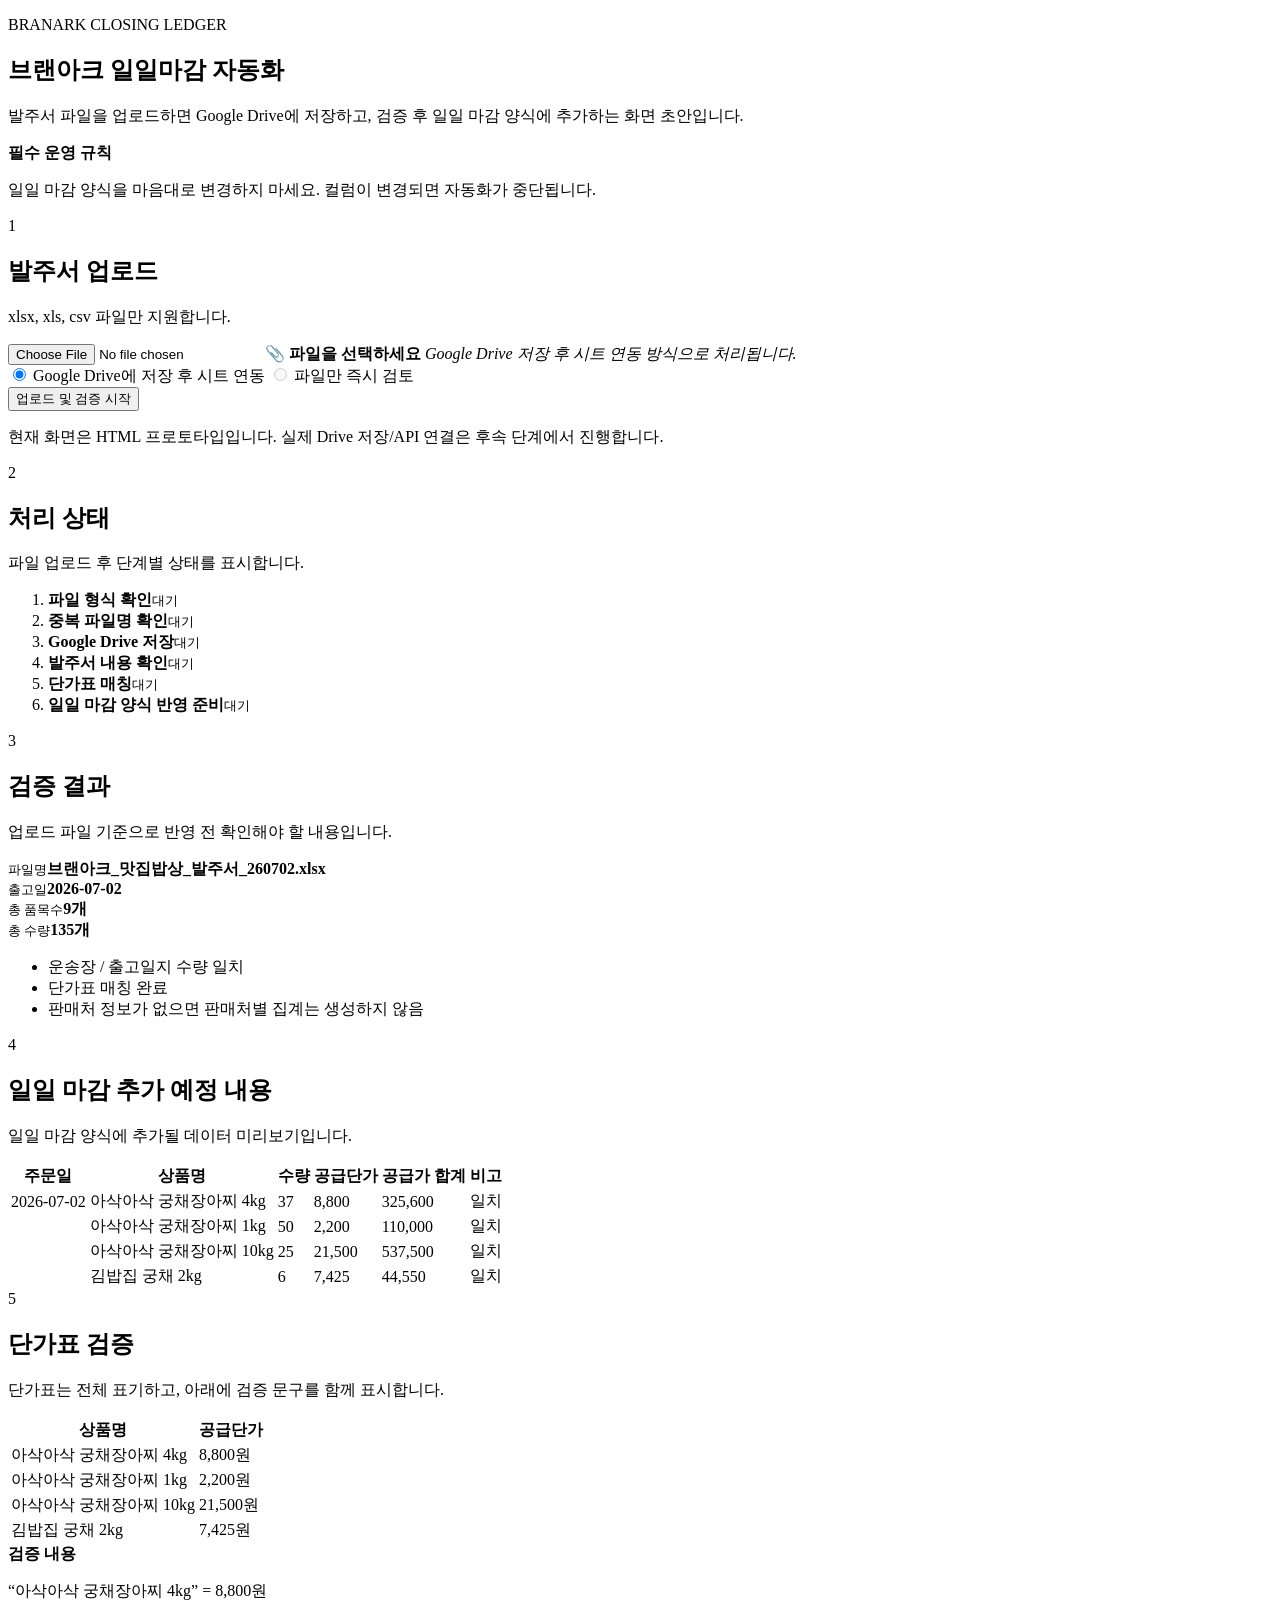
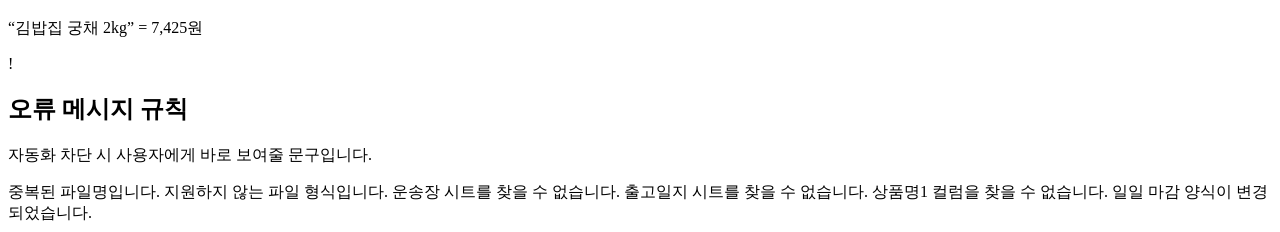
==== web/closing-ledger/index.html @ 6e129095 "feat: add closing ledger upload html prototype" ====
<!doctype html>
<html lang="ko">
<head>
  <meta charset="utf-8" />
  <meta name="viewport" content="width=device-width, initial-scale=1" />
  <title>브랜아크 일일마감 자동화</title>
  <link rel="stylesheet" href="./styles.css" />
</head>
<body>
  <main class="page-shell">
    <section class="hero-card">
      <p class="eyebrow">BRANARK CLOSING LEDGER</p>
      <h1>브랜아크 일일마감 자동화</h1>
      <p class="hero-copy">발주서 파일을 업로드하면 Google Drive에 저장하고, 검증 후 일일 마감 양식에 추가하는 화면 초안입니다.</p>
    </section>

    <section class="notice-card">
      <strong>필수 운영 규칙</strong>
      <p>일일 마감 양식을 마음대로 변경하지 마세요. 컬럼이 변경되면 자동화가 중단됩니다.</p>
    </section>

    <section class="card upload-card">
      <div class="section-title">
        <span>1</span>
        <div>
          <h2>발주서 업로드</h2>
          <p>xlsx, xls, csv 파일만 지원합니다.</p>
        </div>
      </div>

      <label class="upload-box" for="orderFile">
        <input id="orderFile" type="file" accept=".xlsx,.xls,.csv" />
        <span class="upload-icon">📎</span>
        <strong id="fileName">파일을 선택하세요</strong>
        <em>Google Drive 저장 후 시트 연동 방식으로 처리됩니다.</em>
      </label>

      <div class="mode-box">
        <label><input type="radio" name="mode" checked /> Google Drive에 저장 후 시트 연동</label>
        <label class="disabled"><input type="radio" name="mode" disabled /> 파일만 즉시 검토</label>
      </div>

      <button id="validateButton" class="primary-button" type="button">업로드 및 검증 시작</button>
      <p id="uploadMessage" class="helper-text">현재 화면은 HTML 프로토타입입니다. 실제 Drive 저장/API 연결은 후속 단계에서 진행합니다.</p>
    </section>

    <section class="card">
      <div class="section-title">
        <span>2</span>
        <div>
          <h2>처리 상태</h2>
          <p>파일 업로드 후 단계별 상태를 표시합니다.</p>
        </div>
      </div>

      <ol class="status-list" id="statusList">
        <li data-state="waiting"><b>파일 형식 확인</b><small>대기</small></li>
        <li data-state="waiting"><b>중복 파일명 확인</b><small>대기</small></li>
        <li data-state="waiting"><b>Google Drive 저장</b><small>대기</small></li>
        <li data-state="waiting"><b>발주서 내용 확인</b><small>대기</small></li>
        <li data-state="waiting"><b>단가표 매칭</b><small>대기</small></li>
        <li data-state="waiting"><b>일일 마감 양식 반영 준비</b><small>대기</small></li>
      </ol>
    </section>

    <section class="card result-card">
      <div class="section-title">
        <span>3</span>
        <div>
          <h2>검증 결과</h2>
          <p>업로드 파일 기준으로 반영 전 확인해야 할 내용입니다.</p>
        </div>
      </div>

      <div class="summary-grid">
        <div><small>파일명</small><strong id="resultFileName">브랜아크_맛집밥상_발주서_260702.xlsx</strong></div>
        <div><small>출고일</small><strong>2026-07-02</strong></div>
        <div><small>총 품목수</small><strong>9개</strong></div>
        <div><small>총 수량</small><strong>135개</strong></div>
      </div>

      <ul class="check-list">
        <li class="success">운송장 / 출고일지 수량 일치</li>
        <li class="success">단가표 매칭 완료</li>
        <li class="warning">판매처 정보가 없으면 판매처별 집계는 생성하지 않음</li>
      </ul>
    </section>

    <section class="card table-card">
      <div class="section-title">
        <span>4</span>
        <div>
          <h2>일일 마감 추가 예정 내용</h2>
          <p>일일 마감 양식에 추가될 데이터 미리보기입니다.</p>
        </div>
      </div>

      <div class="table-wrap">
        <table>
          <thead>
            <tr>
              <th>주문일</th>
              <th>상품명</th>
              <th>수량</th>
              <th>공급단가</th>
              <th>공급가 합계</th>
              <th>비고</th>
            </tr>
          </thead>
          <tbody>
            <tr><td>2026-07-02</td><td>아삭아삭 궁채장아찌 4kg</td><td>37</td><td>8,800</td><td>325,600</td><td>일치</td></tr>
            <tr><td></td><td>아삭아삭 궁채장아찌 1kg</td><td>50</td><td>2,200</td><td>110,000</td><td>일치</td></tr>
            <tr><td></td><td>아삭아삭 궁채장아찌 10kg</td><td>25</td><td>21,500</td><td>537,500</td><td>일치</td></tr>
            <tr><td></td><td>김밥집 궁채 2kg</td><td>6</td><td>7,425</td><td>44,550</td><td>일치</td></tr>
          </tbody>
        </table>
      </div>
    </section>

    <section class="card table-card">
      <div class="section-title">
        <span>5</span>
        <div>
          <h2>단가표 검증</h2>
          <p>단가표는 전체 표기하고, 아래에 검증 문구를 함께 표시합니다.</p>
        </div>
      </div>

      <div class="table-wrap compact">
        <table>
          <thead>
            <tr><th>상품명</th><th>공급단가</th></tr>
          </thead>
          <tbody>
            <tr><td>아삭아삭 궁채장아찌 4kg</td><td>8,800원</td></tr>
            <tr><td>아삭아삭 궁채장아찌 1kg</td><td>2,200원</td></tr>
            <tr><td>아삭아삭 궁채장아찌 10kg</td><td>21,500원</td></tr>
            <tr><td>김밥집 궁채 2kg</td><td>7,425원</td></tr>
          </tbody>
        </table>
      </div>

      <div class="rule-box">
        <strong>검증 내용</strong>
        <p>“아삭아삭 궁채장아찌 4kg” = 8,800원</p>
        <p>“김밥집 궁채 2kg” = 7,425원</p>
      </div>
    </section>

    <section class="card error-card">
      <div class="section-title">
        <span>!</span>
        <div>
          <h2>오류 메시지 규칙</h2>
          <p>자동화 차단 시 사용자에게 바로 보여줄 문구입니다.</p>
        </div>
      </div>
      <div class="error-grid">
        <span>중복된 파일명입니다.</span>
        <span>지원하지 않는 파일 형식입니다.</span>
        <span>운송장 시트를 찾을 수 없습니다.</span>
        <span>출고일지 시트를 찾을 수 없습니다.</span>
        <span>상품명1 컬럼을 찾을 수 없습니다.</span>
        <span>일일 마감 양식이 변경되었습니다.</span>
      </div>
    </section>
  </main>

  <script src="./script.js"></script>
</body>
</html>
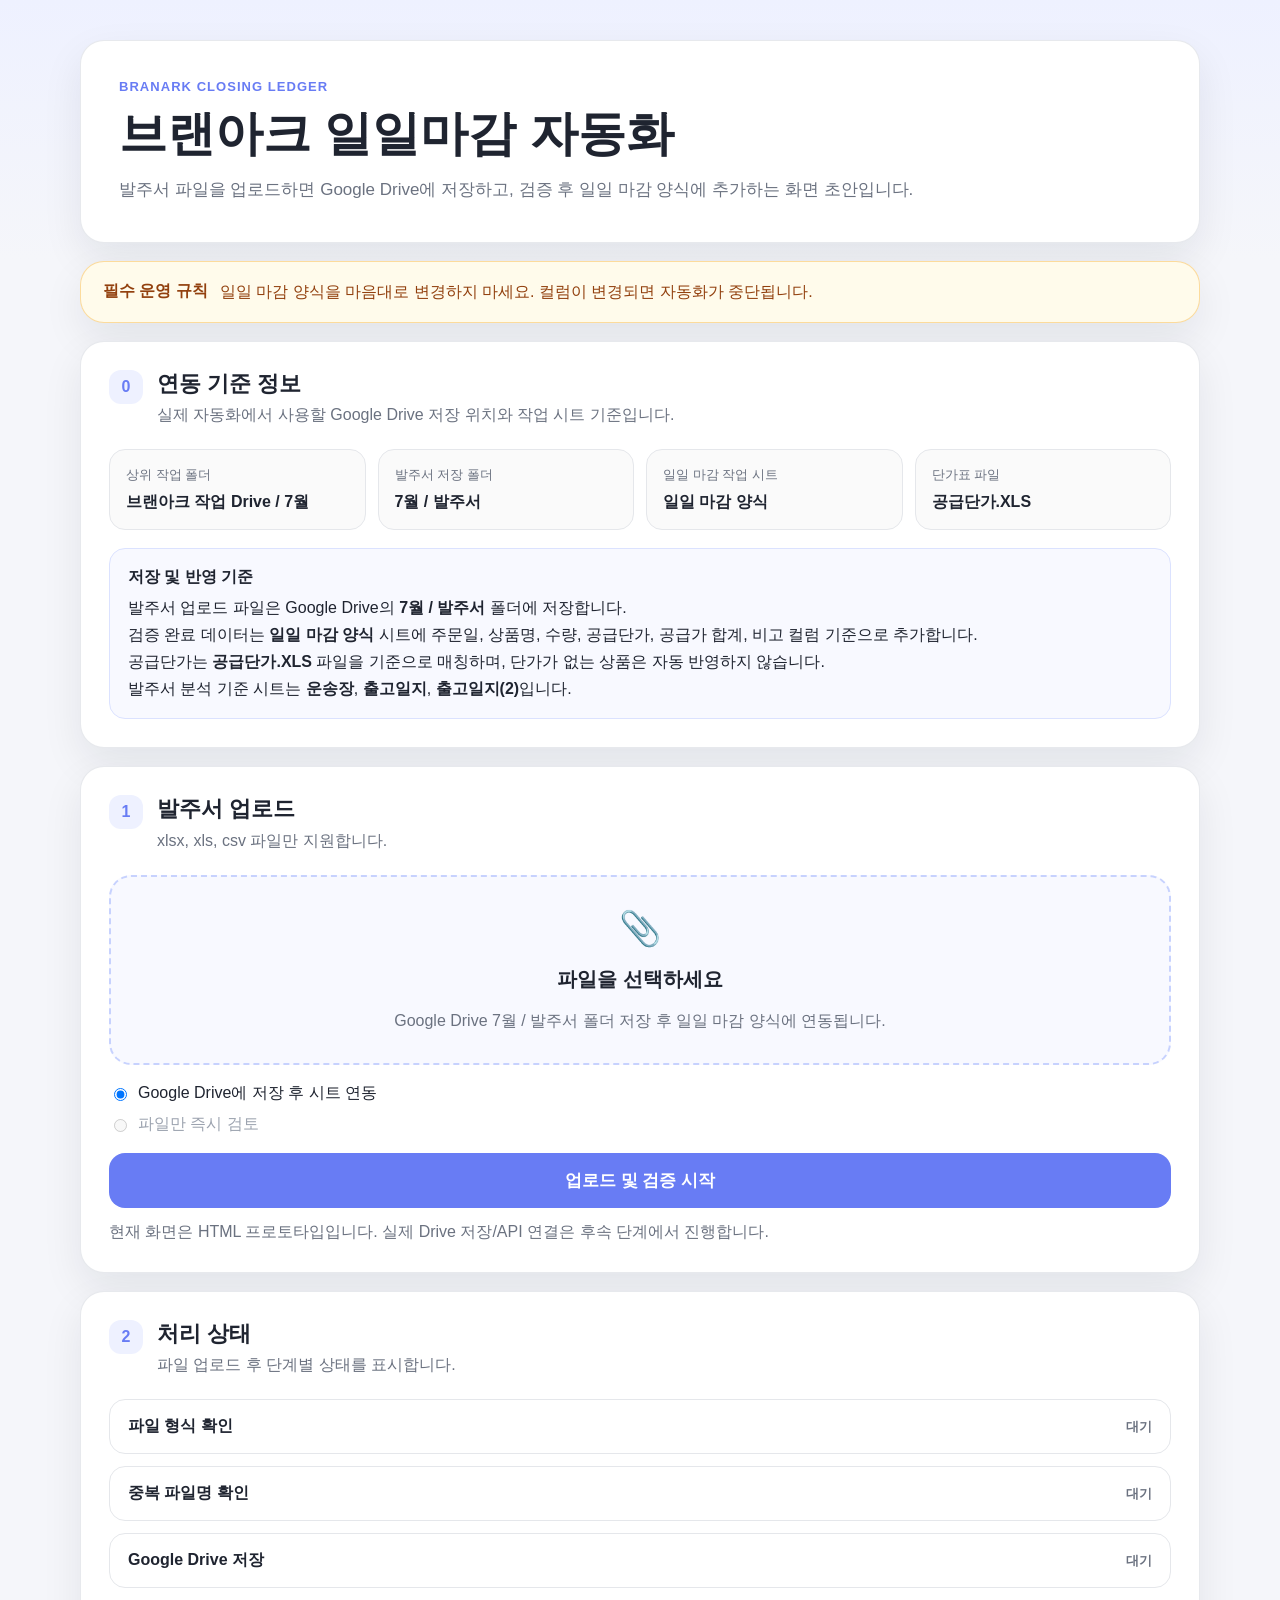
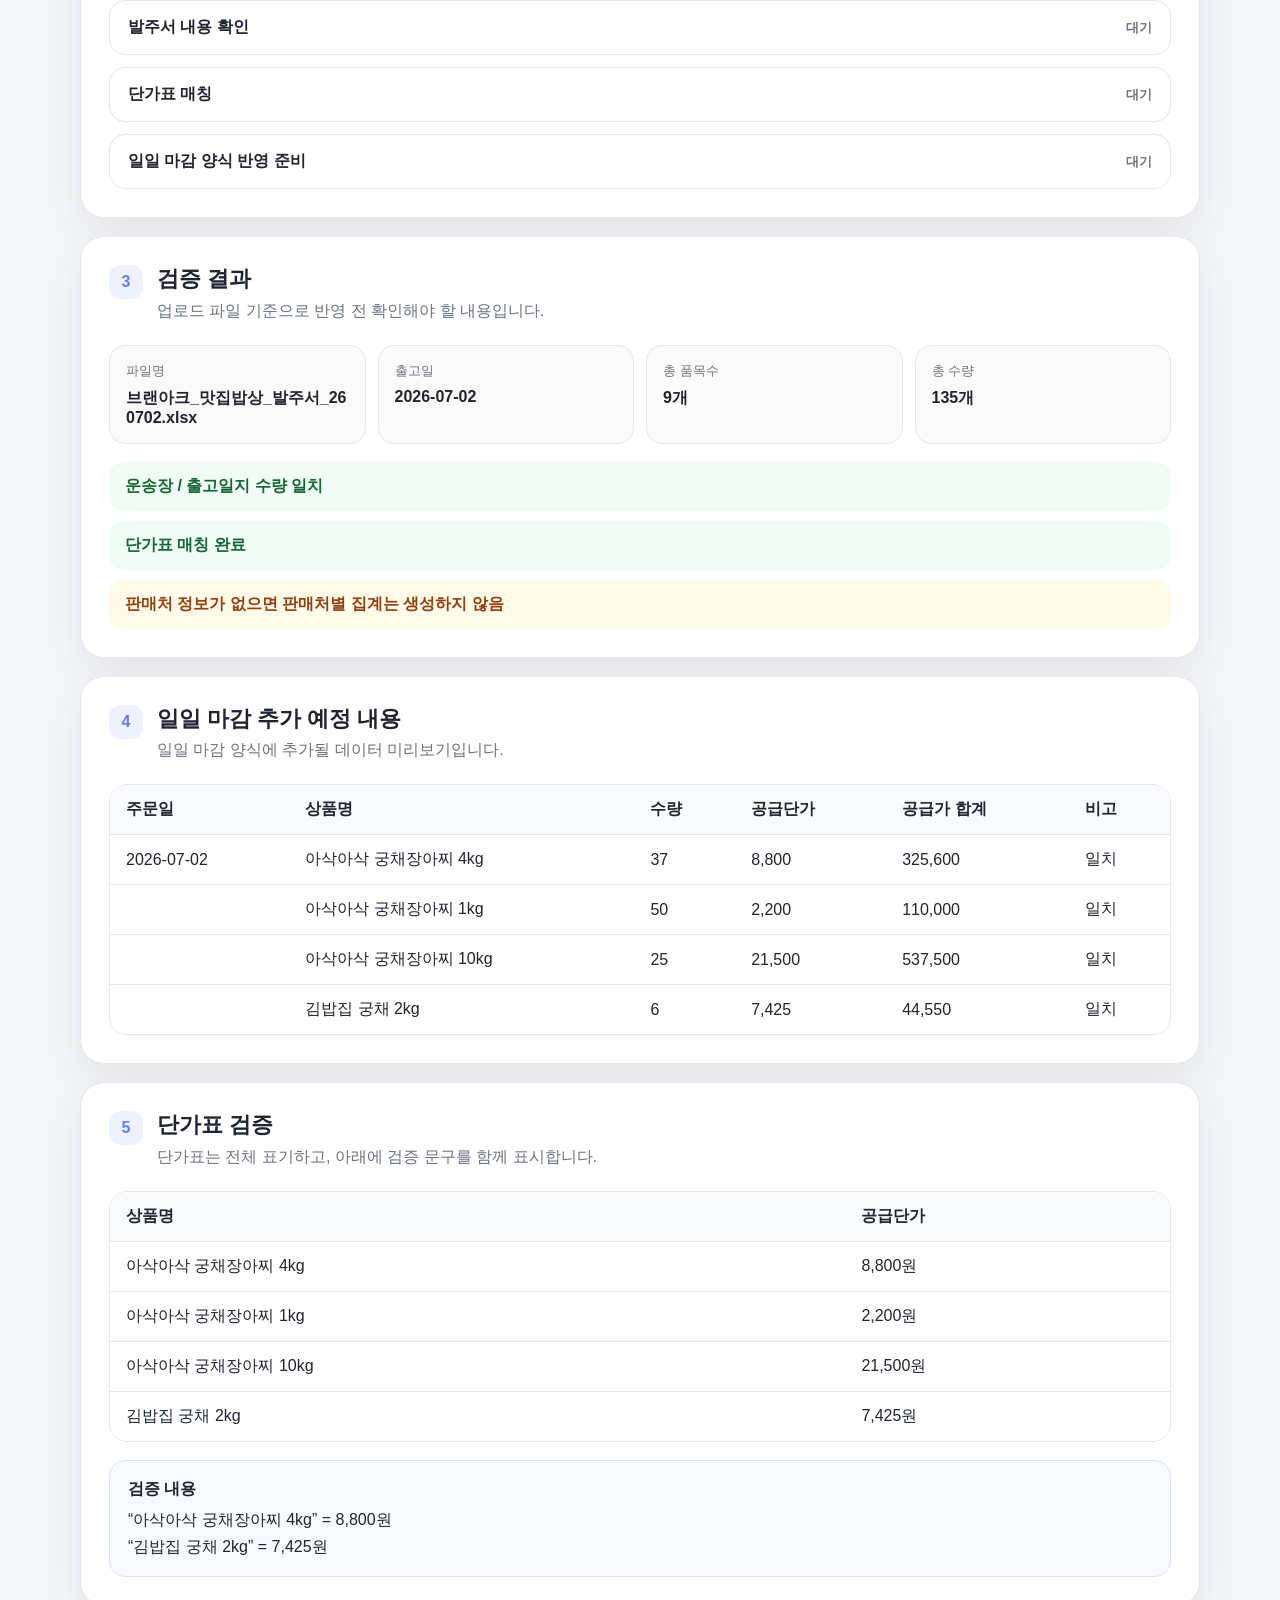
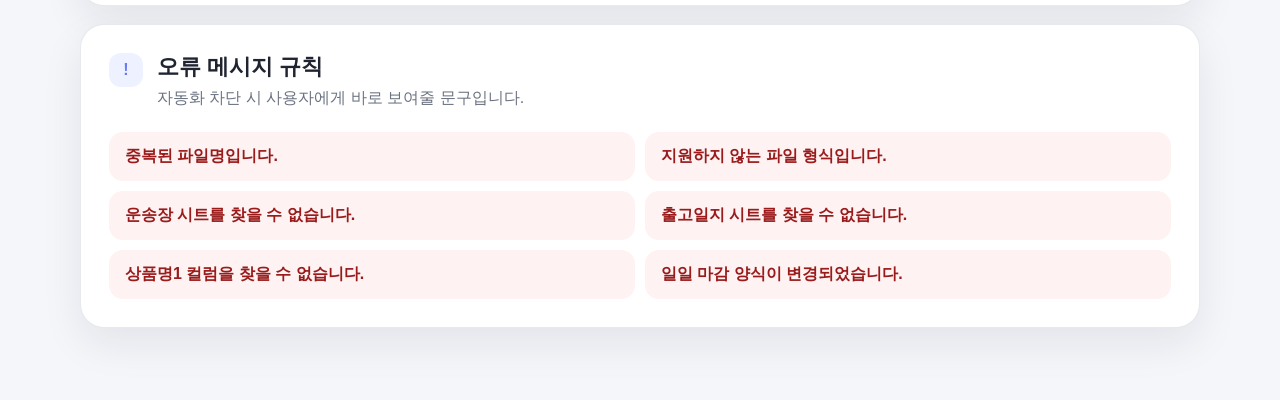
==== commit 8f5d2e17: "docs: show Drive and sheet targets in closing ledger HTML" ====
--- a/web/closing-ledger/index.html
+++ b/web/closing-ledger/index.html
@@ -19,6 +19,31 @@
       <p>일일 마감 양식을 마음대로 변경하지 마세요. 컬럼이 변경되면 자동화가 중단됩니다.</p>
     </section>
 
+    <section class="card result-card">
+      <div class="section-title">
+        <span>0</span>
+        <div>
+          <h2>연동 기준 정보</h2>
+          <p>실제 자동화에서 사용할 Google Drive 저장 위치와 작업 시트 기준입니다.</p>
+        </div>
+      </div>
+
+      <div class="summary-grid">
+        <div><small>상위 작업 폴더</small><strong>브랜아크 작업 Drive / 7월</strong></div>
+        <div><small>발주서 저장 폴더</small><strong>7월 / 발주서</strong></div>
+        <div><small>일일 마감 작업 시트</small><strong>일일 마감 양식</strong></div>
+        <div><small>단가표 파일</small><strong>공급단가.XLS</strong></div>
+      </div>
+
+      <div class="rule-box">
+        <strong>저장 및 반영 기준</strong>
+        <p>발주서 업로드 파일은 Google Drive의 <b>7월 / 발주서</b> 폴더에 저장합니다.</p>
+        <p>검증 완료 데이터는 <b>일일 마감 양식</b> 시트에 주문일, 상품명, 수량, 공급단가, 공급가 합계, 비고 컬럼 기준으로 추가합니다.</p>
+        <p>공급단가는 <b>공급단가.XLS</b> 파일을 기준으로 매칭하며, 단가가 없는 상품은 자동 반영하지 않습니다.</p>
+        <p>발주서 분석 기준 시트는 <b>운송장</b>, <b>출고일지</b>, <b>출고일지(2)</b>입니다.</p>
+      </div>
+    </section>
+
     <section class="card upload-card">
       <div class="section-title">
         <span>1</span>
@@ -32,7 +57,7 @@
         <input id="orderFile" type="file" accept=".xlsx,.xls,.csv" />
         <span class="upload-icon">📎</span>
         <strong id="fileName">파일을 선택하세요</strong>
-        <em>Google Drive 저장 후 시트 연동 방식으로 처리됩니다.</em>
+        <em>Google Drive 7월 / 발주서 폴더 저장 후 일일 마감 양식에 연동됩니다.</em>
       </label>
 
       <div class="mode-box">
--- a/web/closing-ledger/styles.css
+++ b/web/closing-ledger/styles.css
@@ -0,0 +1,370 @@
+:root {
+  --bg: #f5f6fa;
+  --card: #ffffff;
+  --text: #1f2430;
+  --muted: #6b7280;
+  --line: #e5e7eb;
+  --primary: #687cf4;
+  --primary-dark: #5266dc;
+  --warning: #f59e0b;
+  --success: #16a34a;
+  --danger: #ef4444;
+  --shadow: 0 16px 40px rgba(15, 23, 42, 0.08);
+}
+
+* {
+  box-sizing: border-box;
+}
+
+body {
+  margin: 0;
+  font-family: -apple-system, BlinkMacSystemFont, "Apple SD Gothic Neo", "Noto Sans KR", Arial, sans-serif;
+  color: var(--text);
+  background: linear-gradient(180deg, #eef1ff 0%, var(--bg) 260px);
+}
+
+.page-shell {
+  width: min(1120px, calc(100% - 32px));
+  margin: 0 auto;
+  padding: 40px 0 72px;
+}
+
+.hero-card,
+.card,
+.notice-card {
+  background: var(--card);
+  border: 1px solid rgba(229, 231, 235, 0.9);
+  border-radius: 24px;
+  box-shadow: var(--shadow);
+}
+
+.hero-card {
+  padding: 38px;
+  margin-bottom: 18px;
+}
+
+.eyebrow {
+  margin: 0 0 12px;
+  color: var(--primary);
+  font-weight: 800;
+  letter-spacing: 0.08em;
+  font-size: 13px;
+}
+
+h1,
+h2,
+p {
+  margin: 0;
+}
+
+h1 {
+  font-size: clamp(30px, 5vw, 48px);
+  line-height: 1.16;
+}
+
+.hero-copy {
+  margin-top: 14px;
+  color: var(--muted);
+  font-size: 17px;
+  line-height: 1.65;
+}
+
+.notice-card {
+  display: flex;
+  gap: 12px;
+  align-items: center;
+  padding: 18px 22px;
+  margin-bottom: 18px;
+  border-color: rgba(245, 158, 11, 0.35);
+  background: #fffbeb;
+}
+
+.notice-card strong {
+  white-space: nowrap;
+  color: #92400e;
+}
+
+.notice-card p {
+  color: #92400e;
+  line-height: 1.5;
+}
+
+.card {
+  padding: 28px;
+  margin-top: 18px;
+}
+
+.section-title {
+  display: flex;
+  gap: 14px;
+  align-items: flex-start;
+  margin-bottom: 22px;
+}
+
+.section-title span {
+  display: inline-flex;
+  align-items: center;
+  justify-content: center;
+  width: 34px;
+  height: 34px;
+  border-radius: 12px;
+  background: #eef1ff;
+  color: var(--primary);
+  font-weight: 900;
+}
+
+.section-title h2 {
+  font-size: 22px;
+  line-height: 1.25;
+}
+
+.section-title p {
+  margin-top: 6px;
+  color: var(--muted);
+  line-height: 1.5;
+}
+
+.upload-box {
+  display: grid;
+  place-items: center;
+  min-height: 190px;
+  border: 2px dashed #c7d2fe;
+  border-radius: 22px;
+  background: #f8f9ff;
+  cursor: pointer;
+  text-align: center;
+  padding: 26px;
+}
+
+.upload-box input {
+  display: none;
+}
+
+.upload-icon {
+  font-size: 34px;
+  margin-bottom: 8px;
+}
+
+.upload-box strong {
+  display: block;
+  font-size: 20px;
+}
+
+.upload-box em {
+  margin-top: 8px;
+  color: var(--muted);
+  font-style: normal;
+}
+
+.mode-box {
+  display: grid;
+  gap: 10px;
+  margin: 18px 0;
+  color: var(--text);
+}
+
+.mode-box label {
+  display: flex;
+  gap: 8px;
+  align-items: center;
+}
+
+.mode-box .disabled {
+  color: #9ca3af;
+}
+
+.primary-button {
+  border: 0;
+  border-radius: 16px;
+  background: var(--primary);
+  color: white;
+  font-size: 17px;
+  font-weight: 800;
+  padding: 16px 22px;
+  cursor: pointer;
+  width: 100%;
+}
+
+.primary-button:hover {
+  background: var(--primary-dark);
+}
+
+.helper-text {
+  margin-top: 12px;
+  color: var(--muted);
+  line-height: 1.5;
+}
+
+.status-list {
+  display: grid;
+  gap: 12px;
+  padding: 0;
+  margin: 0;
+  list-style: none;
+}
+
+.status-list li {
+  display: flex;
+  justify-content: space-between;
+  align-items: center;
+  gap: 16px;
+  padding: 16px 18px;
+  border: 1px solid var(--line);
+  border-radius: 16px;
+  background: #fff;
+}
+
+.status-list small {
+  color: var(--muted);
+  font-weight: 700;
+}
+
+.status-list li[data-state="success"] {
+  border-color: rgba(22, 163, 74, 0.28);
+  background: #f0fdf4;
+}
+
+.status-list li[data-state="success"] small {
+  color: var(--success);
+}
+
+.summary-grid {
+  display: grid;
+  grid-template-columns: repeat(4, 1fr);
+  gap: 12px;
+}
+
+.summary-grid div {
+  padding: 16px;
+  border: 1px solid var(--line);
+  border-radius: 16px;
+  background: #fafafa;
+}
+
+.summary-grid small {
+  display: block;
+  color: var(--muted);
+  margin-bottom: 8px;
+}
+
+.summary-grid strong {
+  word-break: break-all;
+}
+
+.check-list {
+  display: grid;
+  gap: 10px;
+  margin: 18px 0 0;
+  padding: 0;
+  list-style: none;
+}
+
+.check-list li {
+  padding: 14px 16px;
+  border-radius: 14px;
+  font-weight: 700;
+}
+
+.check-list .success {
+  background: #f0fdf4;
+  color: #166534;
+}
+
+.check-list .warning {
+  background: #fffbeb;
+  color: #92400e;
+}
+
+.table-wrap {
+  overflow-x: auto;
+  border: 1px solid var(--line);
+  border-radius: 18px;
+}
+
+table {
+  width: 100%;
+  border-collapse: collapse;
+  min-width: 720px;
+  background: white;
+}
+
+.compact table {
+  min-width: 420px;
+}
+
+th,
+td {
+  padding: 14px 16px;
+  border-bottom: 1px solid var(--line);
+  text-align: left;
+  white-space: nowrap;
+}
+
+th {
+  background: #f9fafb;
+  font-weight: 900;
+}
+
+tr:last-child td {
+  border-bottom: 0;
+}
+
+.rule-box {
+  margin-top: 18px;
+  padding: 18px;
+  border-radius: 16px;
+  background: #f8f9ff;
+  border: 1px solid #dbe2ff;
+}
+
+.rule-box strong {
+  display: block;
+  margin-bottom: 10px;
+}
+
+.rule-box p + p {
+  margin-top: 6px;
+}
+
+.error-grid {
+  display: grid;
+  grid-template-columns: repeat(2, 1fr);
+  gap: 10px;
+}
+
+.error-grid span {
+  display: block;
+  padding: 14px 16px;
+  border-radius: 14px;
+  background: #fef2f2;
+  color: #991b1b;
+  font-weight: 800;
+}
+
+@media (max-width: 760px) {
+  .page-shell {
+    width: min(100% - 20px, 1120px);
+    padding-top: 20px;
+  }
+
+  .hero-card,
+  .card {
+    padding: 22px;
+    border-radius: 20px;
+  }
+
+  .notice-card {
+    align-items: flex-start;
+    flex-direction: column;
+  }
+
+  .summary-grid,
+  .error-grid {
+    grid-template-columns: 1fr;
+  }
+
+  .status-list li {
+    align-items: flex-start;
+    flex-direction: column;
+  }
+}
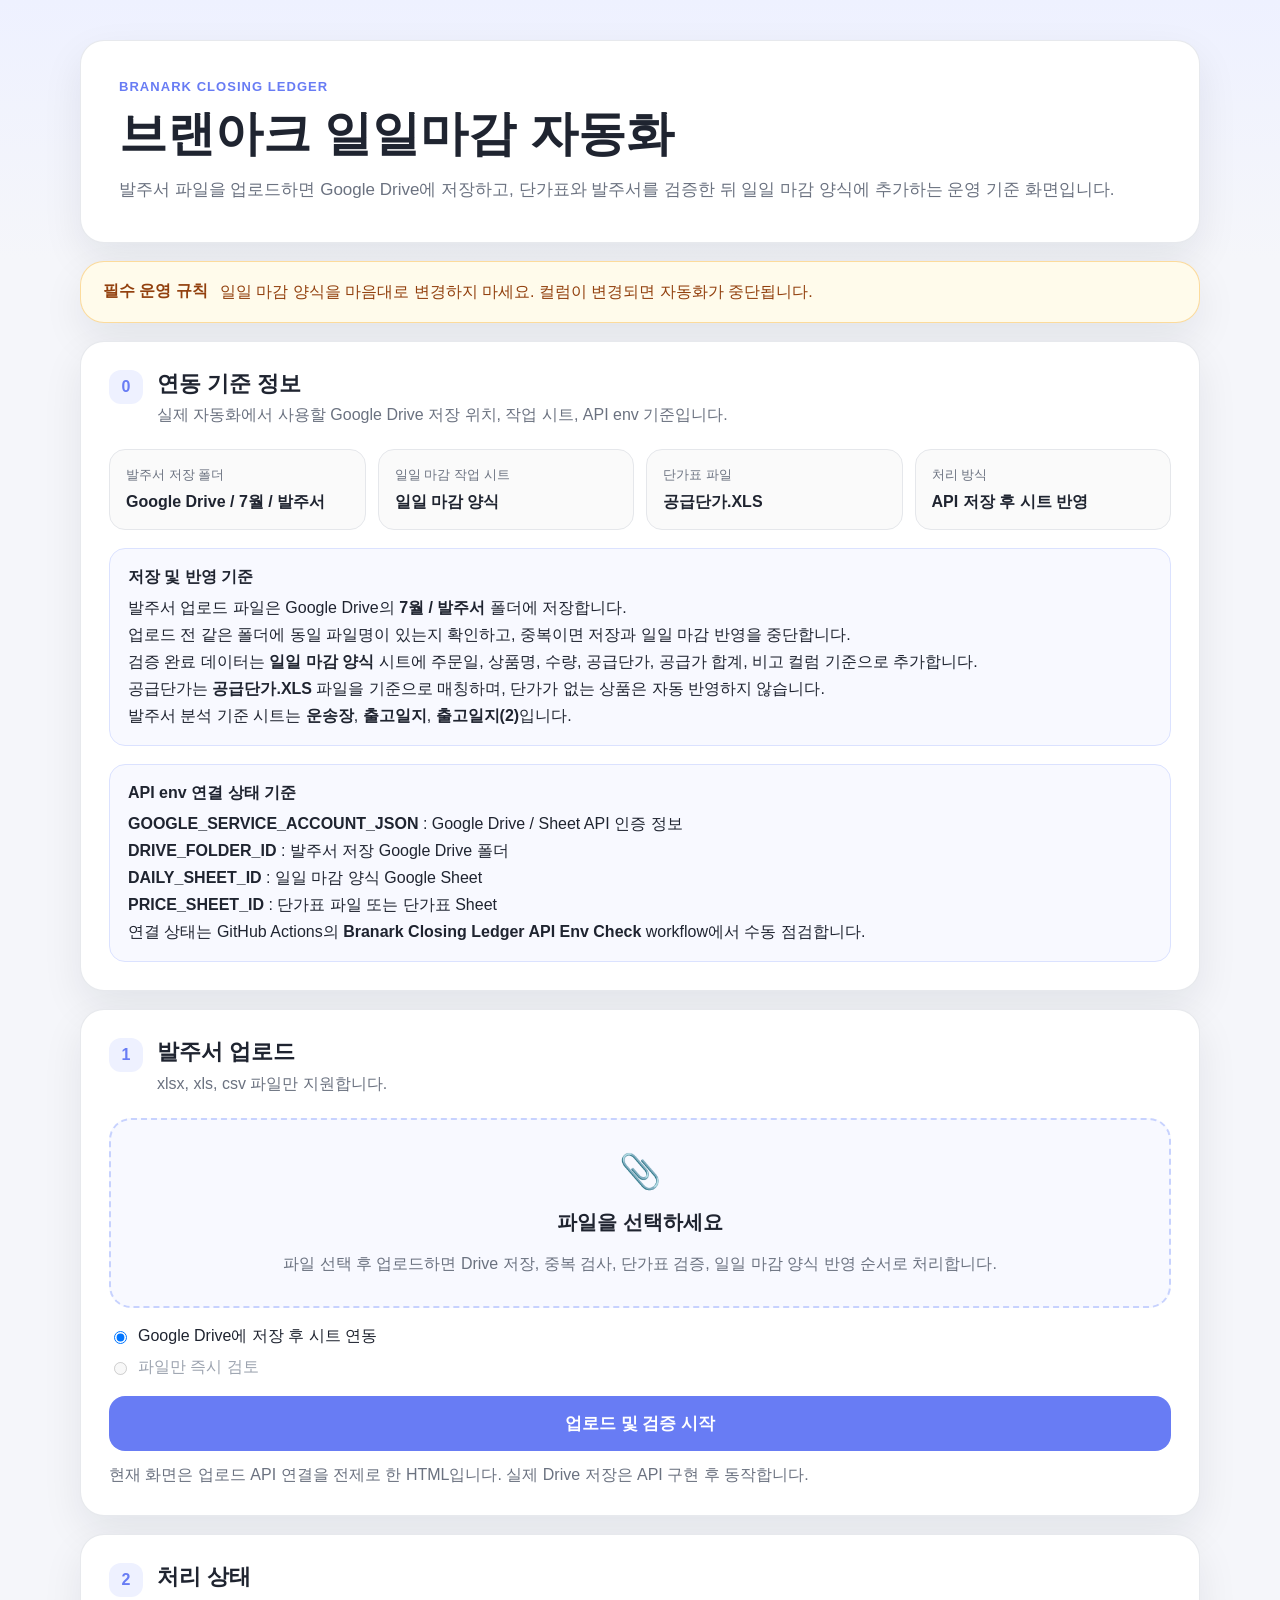
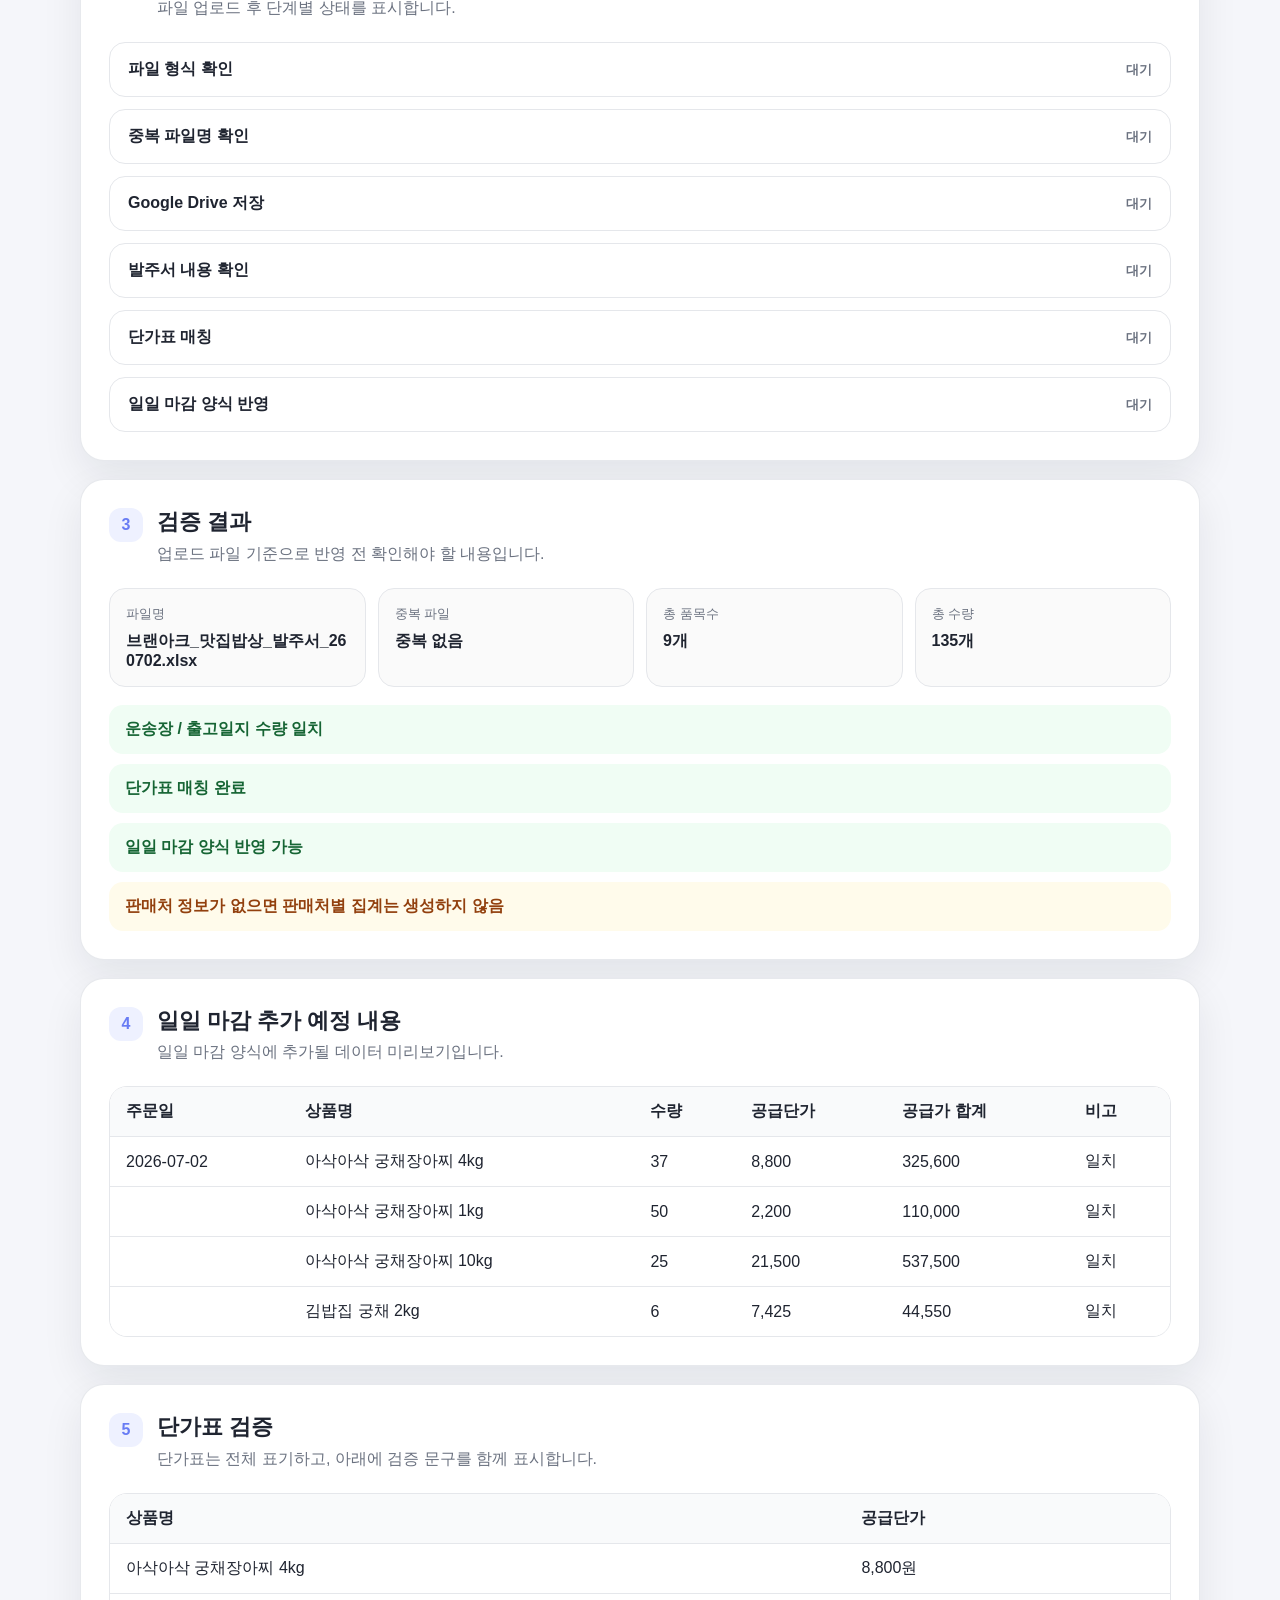
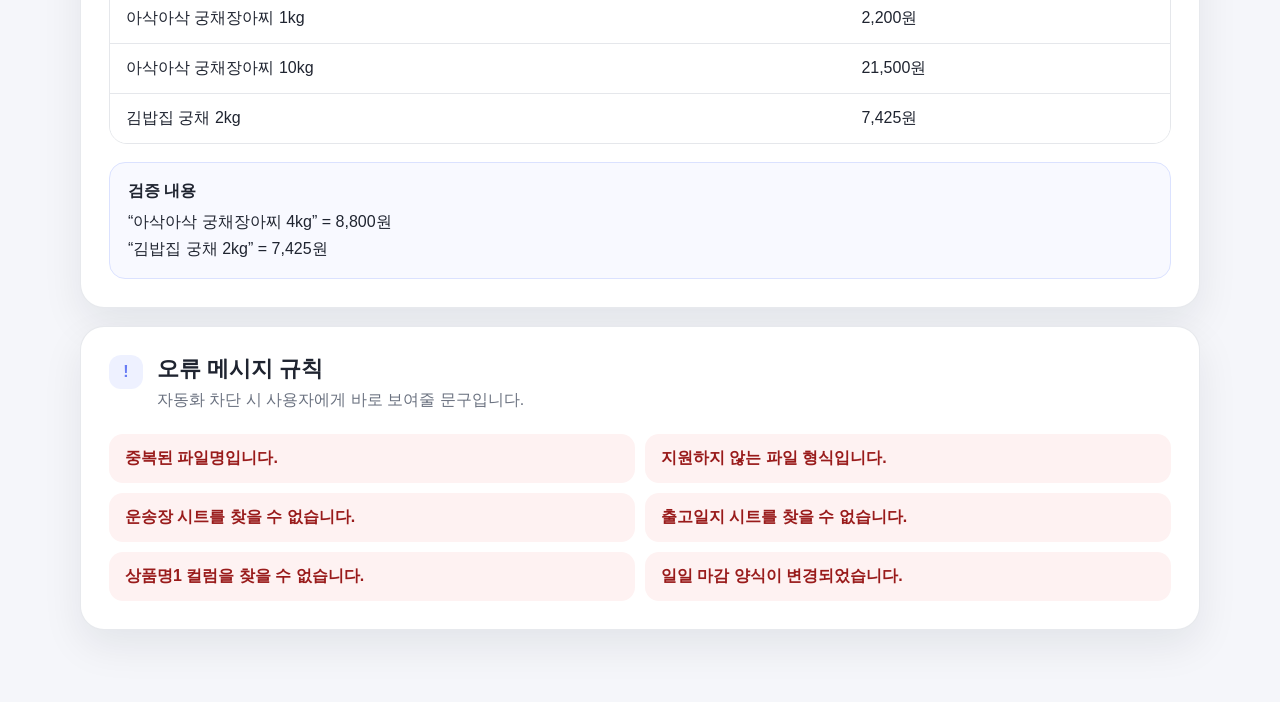
==== commit 53dfc333: "feat: clarify closing ledger upload and API env status in HTML" ====
--- a/web/closing-ledger/index.html
+++ b/web/closing-ledger/index.html
@@ -11,7 +11,7 @@
     <section class="hero-card">
       <p class="eyebrow">BRANARK CLOSING LEDGER</p>
       <h1>브랜아크 일일마감 자동화</h1>
-      <p class="hero-copy">발주서 파일을 업로드하면 Google Drive에 저장하고, 검증 후 일일 마감 양식에 추가하는 화면 초안입니다.</p>
+      <p class="hero-copy">발주서 파일을 업로드하면 Google Drive에 저장하고, 단가표와 발주서를 검증한 뒤 일일 마감 양식에 추가하는 운영 기준 화면입니다.</p>
     </section>
 
     <section class="notice-card">
@@ -24,23 +24,33 @@
         <span>0</span>
         <div>
           <h2>연동 기준 정보</h2>
-          <p>실제 자동화에서 사용할 Google Drive 저장 위치와 작업 시트 기준입니다.</p>
+          <p>실제 자동화에서 사용할 Google Drive 저장 위치, 작업 시트, API env 기준입니다.</p>
         </div>
       </div>
 
       <div class="summary-grid">
-        <div><small>상위 작업 폴더</small><strong>브랜아크 작업 Drive / 7월</strong></div>
-        <div><small>발주서 저장 폴더</small><strong>7월 / 발주서</strong></div>
+        <div><small>발주서 저장 폴더</small><strong>Google Drive / 7월 / 발주서</strong></div>
         <div><small>일일 마감 작업 시트</small><strong>일일 마감 양식</strong></div>
         <div><small>단가표 파일</small><strong>공급단가.XLS</strong></div>
+        <div><small>처리 방식</small><strong>API 저장 후 시트 반영</strong></div>
       </div>
 
       <div class="rule-box">
         <strong>저장 및 반영 기준</strong>
         <p>발주서 업로드 파일은 Google Drive의 <b>7월 / 발주서</b> 폴더에 저장합니다.</p>
+        <p>업로드 전 같은 폴더에 동일 파일명이 있는지 확인하고, 중복이면 저장과 일일 마감 반영을 중단합니다.</p>
         <p>검증 완료 데이터는 <b>일일 마감 양식</b> 시트에 주문일, 상품명, 수량, 공급단가, 공급가 합계, 비고 컬럼 기준으로 추가합니다.</p>
         <p>공급단가는 <b>공급단가.XLS</b> 파일을 기준으로 매칭하며, 단가가 없는 상품은 자동 반영하지 않습니다.</p>
         <p>발주서 분석 기준 시트는 <b>운송장</b>, <b>출고일지</b>, <b>출고일지(2)</b>입니다.</p>
+      </div>
+
+      <div class="rule-box">
+        <strong>API env 연결 상태 기준</strong>
+        <p><b>GOOGLE_SERVICE_ACCOUNT_JSON</b> : Google Drive / Sheet API 인증 정보</p>
+        <p><b>DRIVE_FOLDER_ID</b> : 발주서 저장 Google Drive 폴더</p>
+        <p><b>DAILY_SHEET_ID</b> : 일일 마감 양식 Google Sheet</p>
+        <p><b>PRICE_SHEET_ID</b> : 단가표 파일 또는 단가표 Sheet</p>
+        <p>연결 상태는 GitHub Actions의 <b>Branark Closing Ledger API Env Check</b> workflow에서 수동 점검합니다.</p>
       </div>
     </section>
 
@@ -57,7 +67,7 @@
         <input id="orderFile" type="file" accept=".xlsx,.xls,.csv" />
         <span class="upload-icon">📎</span>
         <strong id="fileName">파일을 선택하세요</strong>
-        <em>Google Drive 7월 / 발주서 폴더 저장 후 일일 마감 양식에 연동됩니다.</em>
+        <em>파일 선택 후 업로드하면 Drive 저장, 중복 검사, 단가표 검증, 일일 마감 양식 반영 순서로 처리합니다.</em>
       </label>
 
       <div class="mode-box">
@@ -66,7 +76,7 @@
       </div>
 
       <button id="validateButton" class="primary-button" type="button">업로드 및 검증 시작</button>
-      <p id="uploadMessage" class="helper-text">현재 화면은 HTML 프로토타입입니다. 실제 Drive 저장/API 연결은 후속 단계에서 진행합니다.</p>
+      <p id="uploadMessage" class="helper-text">현재 화면은 업로드 API 연결을 전제로 한 HTML입니다. 실제 Drive 저장은 API 구현 후 동작합니다.</p>
     </section>
 
     <section class="card">
@@ -84,7 +94,7 @@
         <li data-state="waiting"><b>Google Drive 저장</b><small>대기</small></li>
         <li data-state="waiting"><b>발주서 내용 확인</b><small>대기</small></li>
         <li data-state="waiting"><b>단가표 매칭</b><small>대기</small></li>
-        <li data-state="waiting"><b>일일 마감 양식 반영 준비</b><small>대기</small></li>
+        <li data-state="waiting"><b>일일 마감 양식 반영</b><small>대기</small></li>
       </ol>
     </section>
 
@@ -99,7 +109,7 @@
 
       <div class="summary-grid">
         <div><small>파일명</small><strong id="resultFileName">브랜아크_맛집밥상_발주서_260702.xlsx</strong></div>
-        <div><small>출고일</small><strong>2026-07-02</strong></div>
+        <div><small>중복 파일</small><strong>중복 없음</strong></div>
         <div><small>총 품목수</small><strong>9개</strong></div>
         <div><small>총 수량</small><strong>135개</strong></div>
       </div>
@@ -107,6 +117,7 @@
       <ul class="check-list">
         <li class="success">운송장 / 출고일지 수량 일치</li>
         <li class="success">단가표 매칭 완료</li>
+        <li class="success">일일 마감 양식 반영 가능</li>
         <li class="warning">판매처 정보가 없으면 판매처별 집계는 생성하지 않음</li>
       </ul>
     </section>
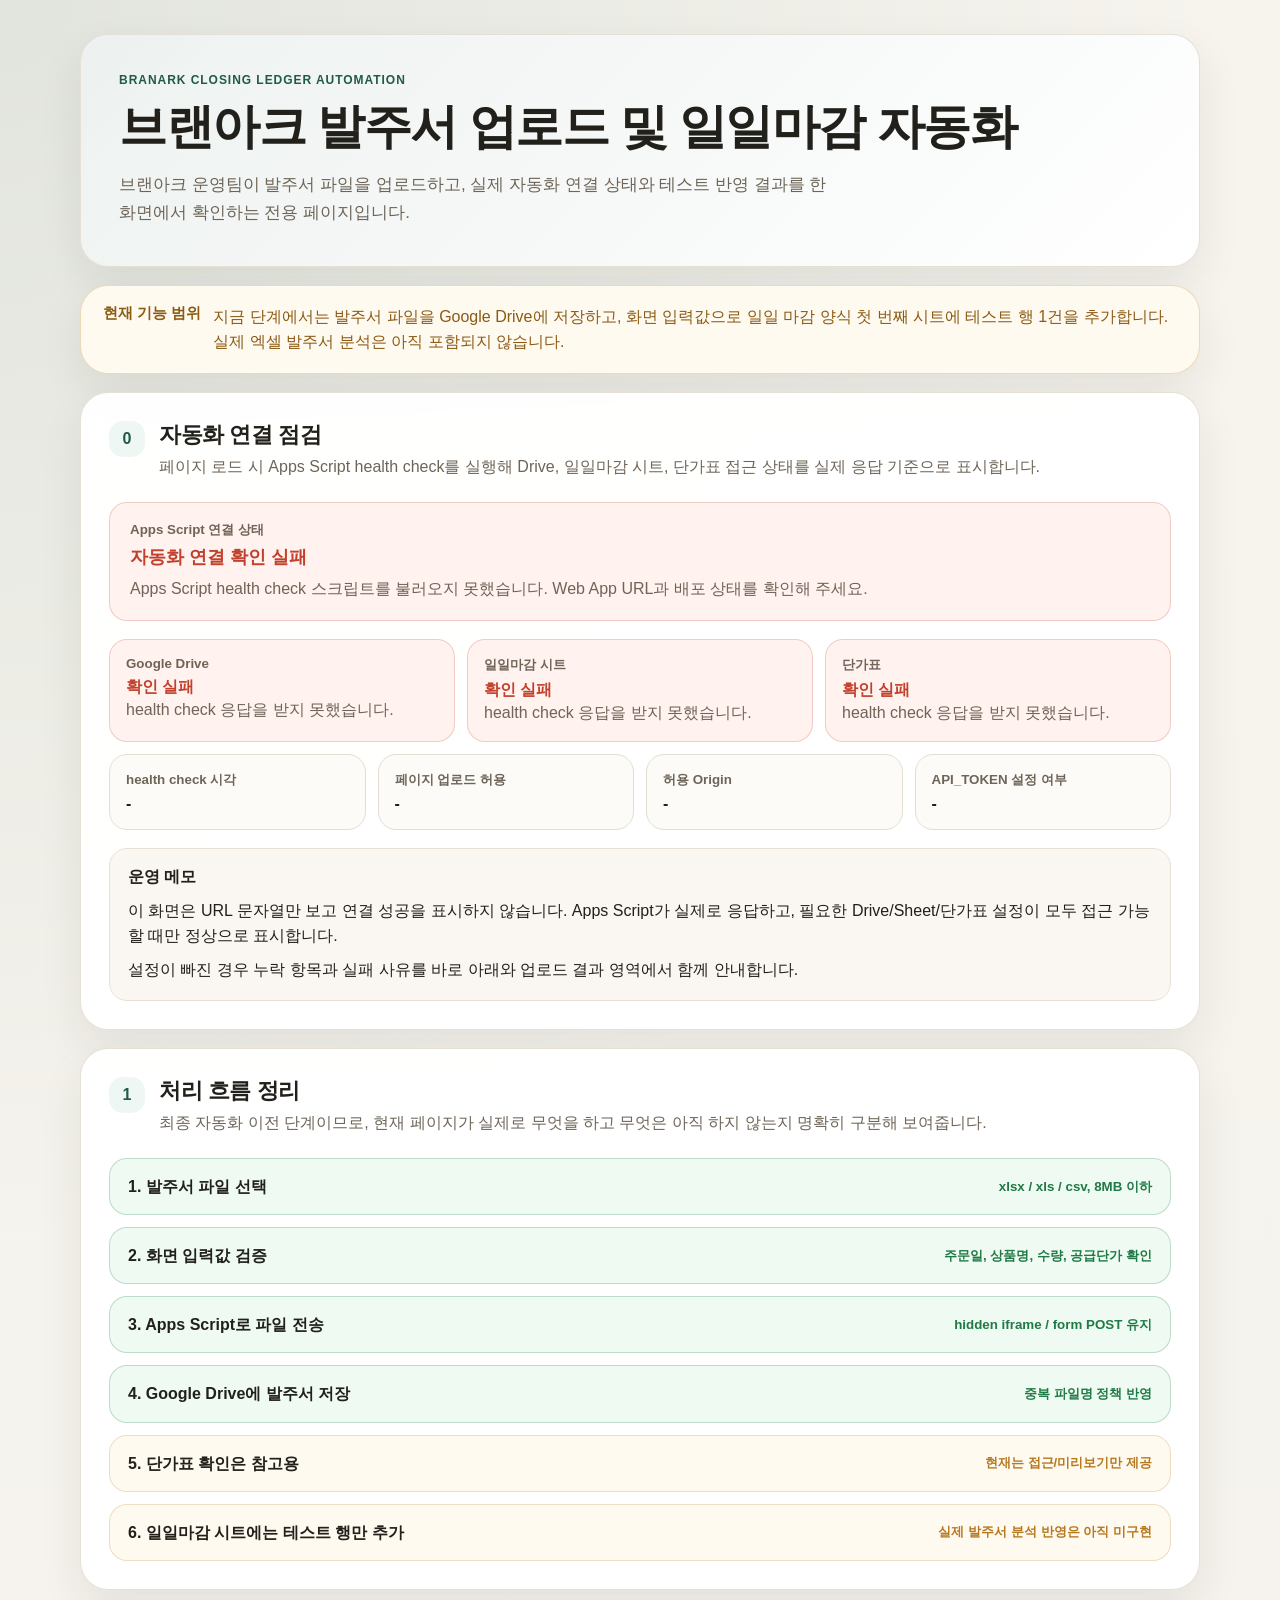
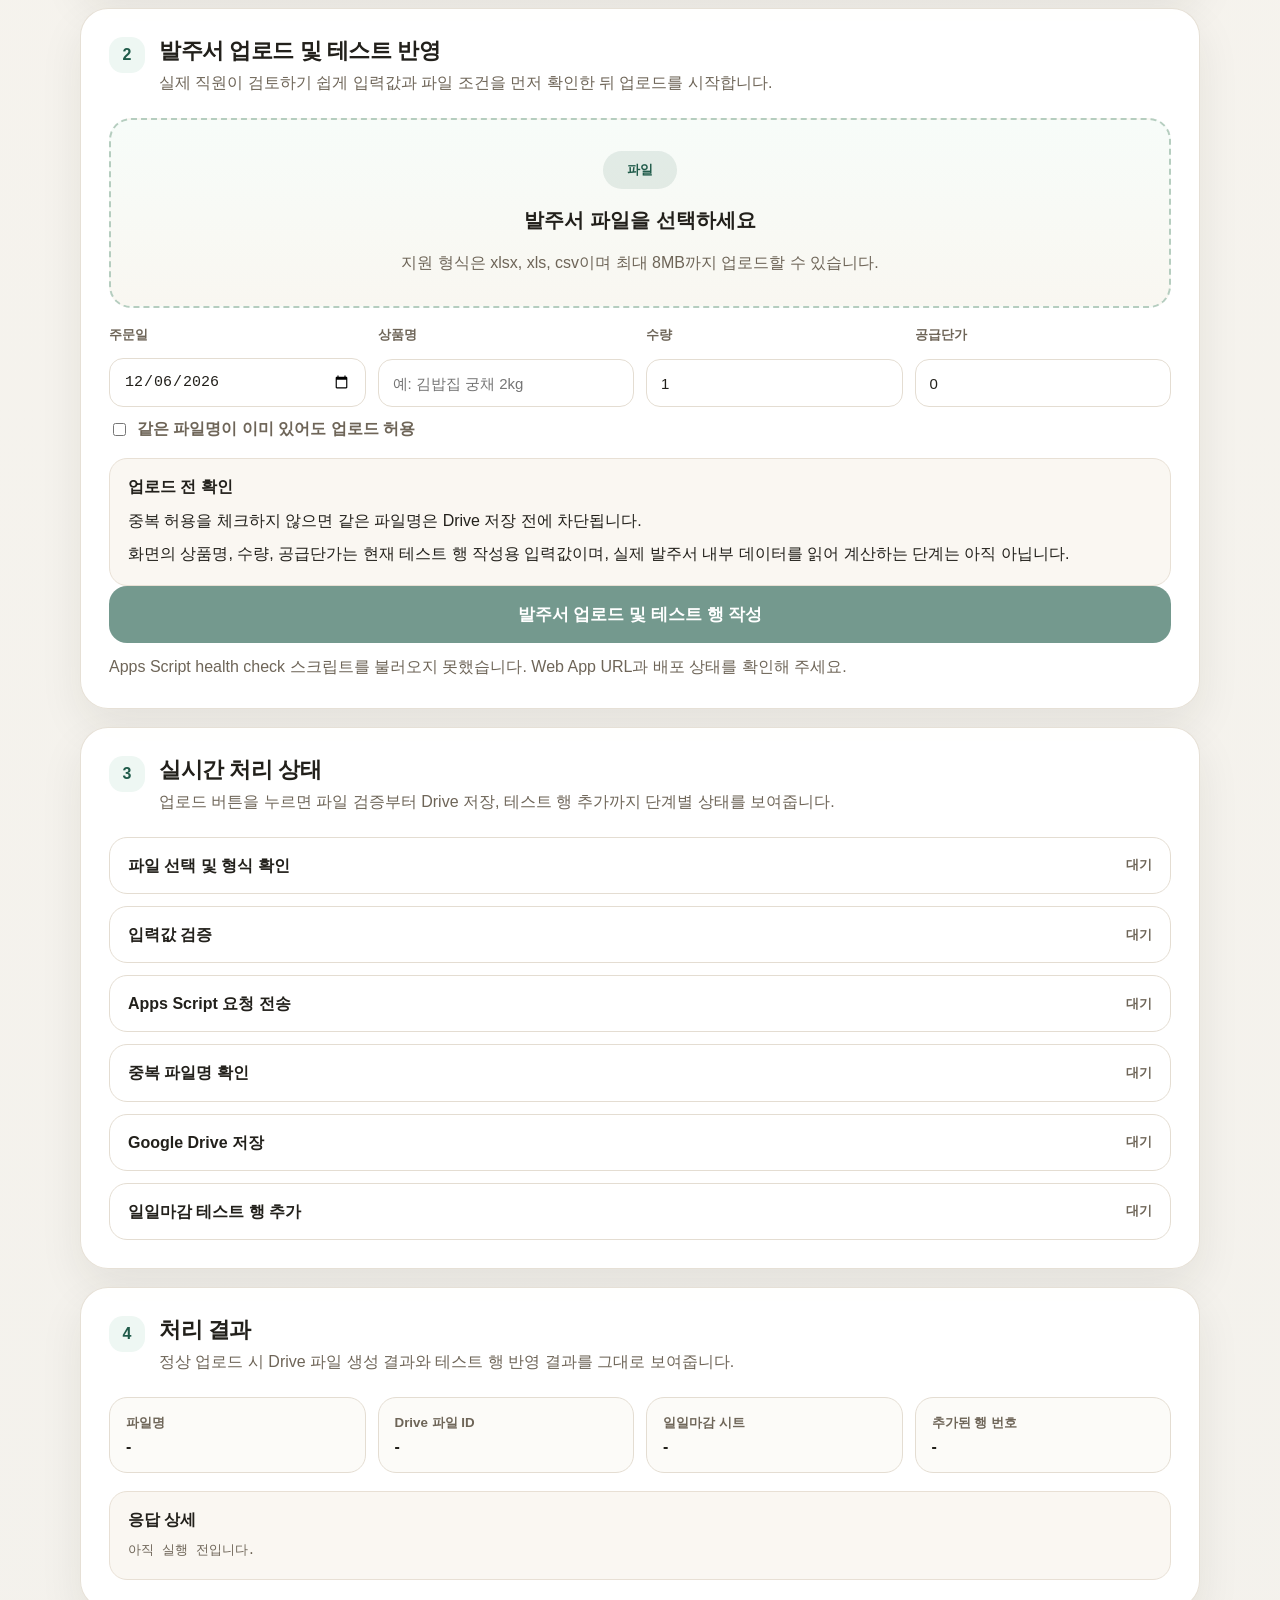
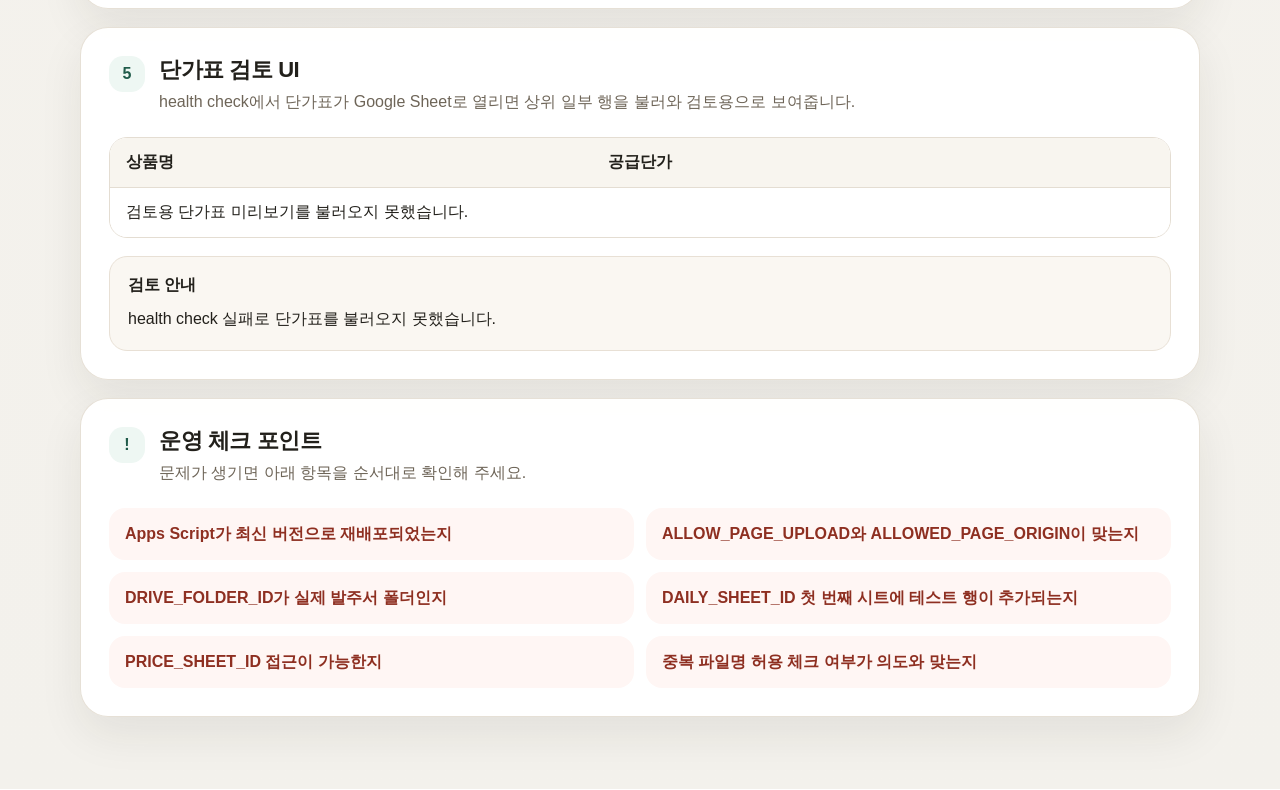
==== commit 0487d7b9: "20260703_1658_closing-ledger_업로드 UI 및 Apps Script 연결 안정화" ====
--- a/web/closing-ledger/index.html
+++ b/web/closing-ledger/index.html
@@ -9,177 +9,202 @@
 <body>
   <main class="page-shell">
     <section class="hero-card">
-      <p class="eyebrow">BRANARK CLOSING LEDGER</p>
-      <h1>브랜아크 일일마감 자동화</h1>
-      <p class="hero-copy">발주서 파일을 업로드하면 Google Drive에 저장하고, 단가표와 발주서를 검증한 뒤 일일 마감 양식에 추가하는 운영 기준 화면입니다.</p>
+      <p class="eyebrow">BRANARK CLOSING LEDGER AUTOMATION</p>
+      <h1>브랜아크 발주서 업로드 및 일일마감 자동화</h1>
+      <p class="hero-copy">브랜아크 운영팀이 발주서 파일을 업로드하고, 실제 자동화 연결 상태와 테스트 반영 결과를 한 화면에서 확인하는 전용 페이지입니다.</p>
     </section>
 
     <section class="notice-card">
-      <strong>필수 운영 규칙</strong>
-      <p>일일 마감 양식을 마음대로 변경하지 마세요. 컬럼이 변경되면 자동화가 중단됩니다.</p>
-    </section>
-
-    <section class="card result-card">
+      <strong>현재 기능 범위</strong>
+      <p>지금 단계에서는 발주서 파일을 Google Drive에 저장하고, 화면 입력값으로 일일 마감 양식 첫 번째 시트에 테스트 행 1건을 추가합니다. 실제 엑셀 발주서 분석은 아직 포함되지 않습니다.</p>
+    </section>
+
+    <section class="card">
       <div class="section-title">
         <span>0</span>
         <div>
-          <h2>연동 기준 정보</h2>
-          <p>실제 자동화에서 사용할 Google Drive 저장 위치, 작업 시트, API env 기준입니다.</p>
-        </div>
-      </div>
-
-      <div class="summary-grid">
-        <div><small>발주서 저장 폴더</small><strong>Google Drive / 7월 / 발주서</strong></div>
-        <div><small>일일 마감 작업 시트</small><strong>일일 마감 양식</strong></div>
-        <div><small>단가표 파일</small><strong>공급단가.XLS</strong></div>
-        <div><small>처리 방식</small><strong>API 저장 후 시트 반영</strong></div>
+          <h2>자동화 연결 점검</h2>
+          <p>페이지 로드 시 Apps Script health check를 실행해 Drive, 일일마감 시트, 단가표 접근 상태를 실제 응답 기준으로 표시합니다.</p>
+        </div>
+      </div>
+
+      <div class="connection-panel" id="connectionPanel" data-state="loading">
+        <div>
+          <small>Apps Script 연결 상태</small>
+          <strong id="connectionStatus">점검 중</strong>
+        </div>
+        <p id="connectionDescription">브랜아크 Apps Script 응답과 Google 리소스 접근 상태를 확인하고 있습니다.</p>
+      </div>
+
+      <div class="health-grid" id="healthGrid">
+        <article class="health-card" id="healthDriveCard" data-state="waiting">
+          <small>Google Drive</small>
+          <strong id="healthDriveTitle">확인 전</strong>
+          <p id="healthDriveDescription">발주서 저장 폴더 접근 상태를 점검합니다.</p>
+        </article>
+        <article class="health-card" id="healthDailySheetCard" data-state="waiting">
+          <small>일일마감 시트</small>
+          <strong id="healthDailySheetTitle">확인 전</strong>
+          <p id="healthDailySheetDescription">테스트 행을 추가할 첫 번째 시트를 점검합니다.</p>
+        </article>
+        <article class="health-card" id="healthPriceCard" data-state="waiting">
+          <small>단가표</small>
+          <strong id="healthPriceTitle">확인 전</strong>
+          <p id="healthPriceDescription">단가표 파일 또는 시트 접근 상태를 점검합니다.</p>
+        </article>
+      </div>
+
+      <div class="summary-grid compact-grid">
+        <div><small>health check 시각</small><strong id="healthCheckedAt">-</strong></div>
+        <div><small>페이지 업로드 허용</small><strong id="healthAllowPageUpload">-</strong></div>
+        <div><small>허용 Origin</small><strong id="healthAllowedOrigin">-</strong></div>
+        <div><small>API_TOKEN 설정 여부</small><strong id="healthApiToken">-</strong></div>
       </div>
 
       <div class="rule-box">
-        <strong>저장 및 반영 기준</strong>
-        <p>발주서 업로드 파일은 Google Drive의 <b>7월 / 발주서</b> 폴더에 저장합니다.</p>
-        <p>업로드 전 같은 폴더에 동일 파일명이 있는지 확인하고, 중복이면 저장과 일일 마감 반영을 중단합니다.</p>
-        <p>검증 완료 데이터는 <b>일일 마감 양식</b> 시트에 주문일, 상품명, 수량, 공급단가, 공급가 합계, 비고 컬럼 기준으로 추가합니다.</p>
-        <p>공급단가는 <b>공급단가.XLS</b> 파일을 기준으로 매칭하며, 단가가 없는 상품은 자동 반영하지 않습니다.</p>
-        <p>발주서 분석 기준 시트는 <b>운송장</b>, <b>출고일지</b>, <b>출고일지(2)</b>입니다.</p>
-      </div>
-
-      <div class="rule-box">
-        <strong>API env 연결 상태 기준</strong>
-        <p><b>GOOGLE_SERVICE_ACCOUNT_JSON</b> : Google Drive / Sheet API 인증 정보</p>
-        <p><b>DRIVE_FOLDER_ID</b> : 발주서 저장 Google Drive 폴더</p>
-        <p><b>DAILY_SHEET_ID</b> : 일일 마감 양식 Google Sheet</p>
-        <p><b>PRICE_SHEET_ID</b> : 단가표 파일 또는 단가표 Sheet</p>
-        <p>연결 상태는 GitHub Actions의 <b>Branark Closing Ledger API Env Check</b> workflow에서 수동 점검합니다.</p>
-      </div>
+        <strong>운영 메모</strong>
+        <p>이 화면은 URL 문자열만 보고 연결 성공을 표시하지 않습니다. Apps Script가 실제로 응답하고, 필요한 Drive/Sheet/단가표 설정이 모두 접근 가능할 때만 정상으로 표시합니다.</p>
+        <p>설정이 빠진 경우 누락 항목과 실패 사유를 바로 아래와 업로드 결과 영역에서 함께 안내합니다.</p>
+      </div>
+    </section>
+
+    <section class="card">
+      <div class="section-title">
+        <span>1</span>
+        <div>
+          <h2>처리 흐름 정리</h2>
+          <p>최종 자동화 이전 단계이므로, 현재 페이지가 실제로 무엇을 하고 무엇은 아직 하지 않는지 명확히 구분해 보여줍니다.</p>
+        </div>
+      </div>
+
+      <ol class="status-list static-flow">
+        <li data-state="success"><b>1. 발주서 파일 선택</b><small>xlsx / xls / csv, 8MB 이하</small></li>
+        <li data-state="success"><b>2. 화면 입력값 검증</b><small>주문일, 상품명, 수량, 공급단가 확인</small></li>
+        <li data-state="success"><b>3. Apps Script로 파일 전송</b><small>hidden iframe / form POST 유지</small></li>
+        <li data-state="success"><b>4. Google Drive에 발주서 저장</b><small>중복 파일명 정책 반영</small></li>
+        <li data-state="warning"><b>5. 단가표 확인은 참고용</b><small>현재는 접근/미리보기만 제공</small></li>
+        <li data-state="warning"><b>6. 일일마감 시트에는 테스트 행만 추가</b><small>실제 발주서 분석 반영은 아직 미구현</small></li>
+      </ol>
     </section>
 
     <section class="card upload-card">
       <div class="section-title">
-        <span>1</span>
-        <div>
-          <h2>발주서 업로드</h2>
-          <p>xlsx, xls, csv 파일만 지원합니다.</p>
+        <span>2</span>
+        <div>
+          <h2>발주서 업로드 및 테스트 반영</h2>
+          <p>실제 직원이 검토하기 쉽게 입력값과 파일 조건을 먼저 확인한 뒤 업로드를 시작합니다.</p>
         </div>
       </div>
 
       <label class="upload-box" for="orderFile">
         <input id="orderFile" type="file" accept=".xlsx,.xls,.csv" />
-        <span class="upload-icon">📎</span>
-        <strong id="fileName">파일을 선택하세요</strong>
-        <em>파일 선택 후 업로드하면 Drive 저장, 중복 검사, 단가표 검증, 일일 마감 양식 반영 순서로 처리합니다.</em>
+        <span class="upload-icon">파일</span>
+        <strong id="fileName">발주서 파일을 선택하세요</strong>
+        <em>지원 형식은 xlsx, xls, csv이며 최대 8MB까지 업로드할 수 있습니다.</em>
       </label>
 
-      <div class="mode-box">
-        <label><input type="radio" name="mode" checked /> Google Drive에 저장 후 시트 연동</label>
-        <label class="disabled"><input type="radio" name="mode" disabled /> 파일만 즉시 검토</label>
-      </div>
-
-      <button id="validateButton" class="primary-button" type="button">업로드 및 검증 시작</button>
-      <p id="uploadMessage" class="helper-text">현재 화면은 업로드 API 연결을 전제로 한 HTML입니다. 실제 Drive 저장은 API 구현 후 동작합니다.</p>
+      <div class="form-grid">
+        <label class="form-field">
+          <small>주문일</small>
+          <input id="orderDate" type="date" />
+        </label>
+        <label class="form-field">
+          <small>상품명</small>
+          <input id="productName" type="text" placeholder="예: 김밥집 궁채 2kg" />
+        </label>
+        <label class="form-field">
+          <small>수량</small>
+          <input id="quantity" type="number" min="1" step="1" value="1" />
+        </label>
+        <label class="form-field">
+          <small>공급단가</small>
+          <input id="supplyPrice" type="number" min="0" step="1" value="0" />
+        </label>
+        <label class="inline-check full-width">
+          <input id="allowDuplicateFile" type="checkbox" />
+          <span>같은 파일명이 이미 있어도 업로드 허용</span>
+        </label>
+      </div>
+
+      <div class="rule-box">
+        <strong>업로드 전 확인</strong>
+        <p>중복 허용을 체크하지 않으면 같은 파일명은 Drive 저장 전에 차단됩니다.</p>
+        <p>화면의 상품명, 수량, 공급단가는 현재 테스트 행 작성용 입력값이며, 실제 발주서 내부 데이터를 읽어 계산하는 단계는 아직 아닙니다.</p>
+      </div>
+
+      <button id="validateButton" class="primary-button" type="button">발주서 업로드 및 테스트 행 작성</button>
+      <p id="uploadMessage" class="helper-text">먼저 health check가 정상인지 확인한 뒤 업로드를 진행하세요.</p>
     </section>
 
     <section class="card">
       <div class="section-title">
-        <span>2</span>
-        <div>
-          <h2>처리 상태</h2>
-          <p>파일 업로드 후 단계별 상태를 표시합니다.</p>
+        <span>3</span>
+        <div>
+          <h2>실시간 처리 상태</h2>
+          <p>업로드 버튼을 누르면 파일 검증부터 Drive 저장, 테스트 행 추가까지 단계별 상태를 보여줍니다.</p>
         </div>
       </div>
 
       <ol class="status-list" id="statusList">
-        <li data-state="waiting"><b>파일 형식 확인</b><small>대기</small></li>
+        <li data-state="waiting"><b>파일 선택 및 형식 확인</b><small>대기</small></li>
+        <li data-state="waiting"><b>입력값 검증</b><small>대기</small></li>
+        <li data-state="waiting"><b>Apps Script 요청 전송</b><small>대기</small></li>
         <li data-state="waiting"><b>중복 파일명 확인</b><small>대기</small></li>
         <li data-state="waiting"><b>Google Drive 저장</b><small>대기</small></li>
-        <li data-state="waiting"><b>발주서 내용 확인</b><small>대기</small></li>
-        <li data-state="waiting"><b>단가표 매칭</b><small>대기</small></li>
-        <li data-state="waiting"><b>일일 마감 양식 반영</b><small>대기</small></li>
+        <li data-state="waiting"><b>일일마감 테스트 행 추가</b><small>대기</small></li>
       </ol>
     </section>
 
     <section class="card result-card">
       <div class="section-title">
-        <span>3</span>
-        <div>
-          <h2>검증 결과</h2>
-          <p>업로드 파일 기준으로 반영 전 확인해야 할 내용입니다.</p>
+        <span>4</span>
+        <div>
+          <h2>처리 결과</h2>
+          <p>정상 업로드 시 Drive 파일 생성 결과와 테스트 행 반영 결과를 그대로 보여줍니다.</p>
         </div>
       </div>
 
       <div class="summary-grid">
-        <div><small>파일명</small><strong id="resultFileName">브랜아크_맛집밥상_발주서_260702.xlsx</strong></div>
-        <div><small>중복 파일</small><strong>중복 없음</strong></div>
-        <div><small>총 품목수</small><strong>9개</strong></div>
-        <div><small>총 수량</small><strong>135개</strong></div>
-      </div>
-
-      <ul class="check-list">
-        <li class="success">운송장 / 출고일지 수량 일치</li>
-        <li class="success">단가표 매칭 완료</li>
-        <li class="success">일일 마감 양식 반영 가능</li>
-        <li class="warning">판매처 정보가 없으면 판매처별 집계는 생성하지 않음</li>
-      </ul>
+        <div><small>파일명</small><strong id="resultFileName">-</strong></div>
+        <div><small>Drive 파일 ID</small><strong id="resultFileId">-</strong></div>
+        <div><small>일일마감 시트</small><strong id="resultSheetName">-</strong></div>
+        <div><small>추가된 행 번호</small><strong id="resultRow">-</strong></div>
+      </div>
+
+      <div class="rule-box result-output-box">
+        <strong>응답 상세</strong>
+        <pre id="resultOutput">아직 실행 전입니다.</pre>
+      </div>
     </section>
 
     <section class="card table-card">
       <div class="section-title">
-        <span>4</span>
-        <div>
-          <h2>일일 마감 추가 예정 내용</h2>
-          <p>일일 마감 양식에 추가될 데이터 미리보기입니다.</p>
-        </div>
-      </div>
-
-      <div class="table-wrap">
+        <span>5</span>
+        <div>
+          <h2>단가표 검토 UI</h2>
+          <p>health check에서 단가표가 Google Sheet로 열리면 상위 일부 행을 불러와 검토용으로 보여줍니다.</p>
+        </div>
+      </div>
+
+      <div class="table-wrap compact">
         <table>
           <thead>
             <tr>
-              <th>주문일</th>
               <th>상품명</th>
-              <th>수량</th>
               <th>공급단가</th>
-              <th>공급가 합계</th>
-              <th>비고</th>
             </tr>
           </thead>
-          <tbody>
-            <tr><td>2026-07-02</td><td>아삭아삭 궁채장아찌 4kg</td><td>37</td><td>8,800</td><td>325,600</td><td>일치</td></tr>
-            <tr><td></td><td>아삭아삭 궁채장아찌 1kg</td><td>50</td><td>2,200</td><td>110,000</td><td>일치</td></tr>
-            <tr><td></td><td>아삭아삭 궁채장아찌 10kg</td><td>25</td><td>21,500</td><td>537,500</td><td>일치</td></tr>
-            <tr><td></td><td>김밥집 궁채 2kg</td><td>6</td><td>7,425</td><td>44,550</td><td>일치</td></tr>
+          <tbody id="pricePreviewBody">
+            <tr>
+              <td colspan="2">단가표를 아직 불러오지 않았습니다.</td>
+            </tr>
           </tbody>
         </table>
       </div>
-    </section>
-
-    <section class="card table-card">
-      <div class="section-title">
-        <span>5</span>
-        <div>
-          <h2>단가표 검증</h2>
-          <p>단가표는 전체 표기하고, 아래에 검증 문구를 함께 표시합니다.</p>
-        </div>
-      </div>
-
-      <div class="table-wrap compact">
-        <table>
-          <thead>
-            <tr><th>상품명</th><th>공급단가</th></tr>
-          </thead>
-          <tbody>
-            <tr><td>아삭아삭 궁채장아찌 4kg</td><td>8,800원</td></tr>
-            <tr><td>아삭아삭 궁채장아찌 1kg</td><td>2,200원</td></tr>
-            <tr><td>아삭아삭 궁채장아찌 10kg</td><td>21,500원</td></tr>
-            <tr><td>김밥집 궁채 2kg</td><td>7,425원</td></tr>
-          </tbody>
-        </table>
-      </div>
 
       <div class="rule-box">
-        <strong>검증 내용</strong>
-        <p>“아삭아삭 궁채장아찌 4kg” = 8,800원</p>
-        <p>“김밥집 궁채 2kg” = 7,425원</p>
+        <strong>검토 안내</strong>
+        <p id="pricePreviewDescription">단가표 접근 상태를 확인하면 이 영역에 검토용 정보가 표시됩니다.</p>
       </div>
     </section>
 
@@ -187,21 +212,22 @@
       <div class="section-title">
         <span>!</span>
         <div>
-          <h2>오류 메시지 규칙</h2>
-          <p>자동화 차단 시 사용자에게 바로 보여줄 문구입니다.</p>
+          <h2>운영 체크 포인트</h2>
+          <p>문제가 생기면 아래 항목을 순서대로 확인해 주세요.</p>
         </div>
       </div>
       <div class="error-grid">
-        <span>중복된 파일명입니다.</span>
-        <span>지원하지 않는 파일 형식입니다.</span>
-        <span>운송장 시트를 찾을 수 없습니다.</span>
-        <span>출고일지 시트를 찾을 수 없습니다.</span>
-        <span>상품명1 컬럼을 찾을 수 없습니다.</span>
-        <span>일일 마감 양식이 변경되었습니다.</span>
+        <span>Apps Script가 최신 버전으로 재배포되었는지</span>
+        <span>ALLOW_PAGE_UPLOAD와 ALLOWED_PAGE_ORIGIN이 맞는지</span>
+        <span>DRIVE_FOLDER_ID가 실제 발주서 폴더인지</span>
+        <span>DAILY_SHEET_ID 첫 번째 시트에 테스트 행이 추가되는지</span>
+        <span>PRICE_SHEET_ID 접근이 가능한지</span>
+        <span>중복 파일명 허용 체크 여부가 의도와 맞는지</span>
       </div>
     </section>
   </main>
 
+  <script src="./config.js"></script>
   <script src="./script.js"></script>
 </body>
 </html>
--- a/web/closing-ledger/styles.css
+++ b/web/closing-ledger/styles.css
@@ -1,46 +1,61 @@
 :root {
-  --bg: #f5f6fa;
-  --card: #ffffff;
-  --text: #1f2430;
-  --muted: #6b7280;
-  --line: #e5e7eb;
-  --primary: #687cf4;
-  --primary-dark: #5266dc;
-  --warning: #f59e0b;
-  --success: #16a34a;
-  --danger: #ef4444;
-  --shadow: 0 16px 40px rgba(15, 23, 42, 0.08);
+  --bg: #f3f1ec;
+  --card: rgba(255, 255, 255, 0.96);
+  --text: #22201b;
+  --muted: #6e6558;
+  --line: #e4ddd2;
+  --primary: #205b4a;
+  --primary-dark: #184739;
+  --primary-soft: #eef7f3;
+  --warning: #b7791f;
+  --warning-soft: #fff8e8;
+  --success: #1f7a45;
+  --success-soft: #effaf3;
+  --danger: #c2412d;
+  --danger-soft: #fff2ef;
+  --shadow: 0 18px 44px rgba(42, 36, 28, 0.08);
 }
 
 * {
   box-sizing: border-box;
 }
 
+html,
+body {
+  min-width: 320px;
+}
+
 body {
   margin: 0;
-  font-family: -apple-system, BlinkMacSystemFont, "Apple SD Gothic Neo", "Noto Sans KR", Arial, sans-serif;
+  font-family: "Pretendard", "Noto Sans KR", "Apple SD Gothic Neo", sans-serif;
   color: var(--text);
-  background: linear-gradient(180deg, #eef1ff 0%, var(--bg) 260px);
+  background:
+    radial-gradient(circle at top left, rgba(32, 91, 74, 0.1), transparent 30%),
+    linear-gradient(180deg, #f7f4ee 0%, var(--bg) 100%);
 }
 
 .page-shell {
   width: min(1120px, calc(100% - 32px));
   margin: 0 auto;
-  padding: 40px 0 72px;
+  padding: 34px 0 72px;
 }
 
 .hero-card,
 .card,
 .notice-card {
   background: var(--card);
-  border: 1px solid rgba(229, 231, 235, 0.9);
-  border-radius: 24px;
+  border: 1px solid rgba(228, 221, 210, 0.9);
+  border-radius: 28px;
   box-shadow: var(--shadow);
+  backdrop-filter: blur(10px);
 }
 
 .hero-card {
   padding: 38px;
   margin-bottom: 18px;
+  background:
+    linear-gradient(135deg, rgba(32, 91, 74, 0.08), rgba(255, 255, 255, 0.96)),
+    var(--card);
 }
 
 .eyebrow {
@@ -48,7 +63,7 @@
   color: var(--primary);
   font-weight: 800;
   letter-spacing: 0.08em;
-  font-size: 13px;
+  font-size: 12px;
 }
 
 h1,
@@ -58,35 +73,38 @@
 }
 
 h1 {
-  font-size: clamp(30px, 5vw, 48px);
+  font-size: clamp(30px, 4.7vw, 48px);
   line-height: 1.16;
+  letter-spacing: -0.03em;
 }
 
 .hero-copy {
-  margin-top: 14px;
+  margin-top: 16px;
   color: var(--muted);
   font-size: 17px;
-  line-height: 1.65;
+  line-height: 1.68;
+  max-width: 720px;
 }
 
 .notice-card {
   display: flex;
   gap: 12px;
-  align-items: center;
+  align-items: flex-start;
   padding: 18px 22px;
   margin-bottom: 18px;
-  border-color: rgba(245, 158, 11, 0.35);
-  background: #fffbeb;
+  border-color: rgba(183, 121, 31, 0.26);
+  background: #fffaf0;
 }
 
 .notice-card strong {
   white-space: nowrap;
-  color: #92400e;
+  color: #8b5a14;
+  font-size: 15px;
 }
 
 .notice-card p {
-  color: #92400e;
-  line-height: 1.5;
+  color: #8b5a14;
+  line-height: 1.6;
 }
 
 .card {
@@ -105,35 +123,158 @@
   display: inline-flex;
   align-items: center;
   justify-content: center;
-  width: 34px;
-  height: 34px;
-  border-radius: 12px;
-  background: #eef1ff;
+  min-width: 36px;
+  height: 36px;
+  padding: 0 12px;
+  border-radius: 14px;
+  background: var(--primary-soft);
   color: var(--primary);
   font-weight: 900;
 }
 
 .section-title h2 {
   font-size: 22px;
-  line-height: 1.25;
+  line-height: 1.28;
+  letter-spacing: -0.02em;
 }
 
 .section-title p {
   margin-top: 6px;
   color: var(--muted);
+  line-height: 1.56;
+}
+
+.connection-panel {
+  display: grid;
+  gap: 8px;
+  padding: 18px 20px;
+  border-radius: 18px;
+  border: 1px solid var(--line);
+  background: #fcfbf8;
+}
+
+.connection-panel small,
+.health-card small,
+.summary-grid small,
+.form-field small {
+  display: block;
+  color: var(--muted);
+  font-weight: 800;
+  margin-bottom: 6px;
+}
+
+.connection-panel strong {
+  display: block;
+  font-size: 18px;
+}
+
+.connection-panel p {
+  color: var(--muted);
+  line-height: 1.56;
+}
+
+.connection-panel[data-state="success"] {
+  border-color: rgba(31, 122, 69, 0.24);
+  background: var(--success-soft);
+}
+
+.connection-panel[data-state="success"] strong {
+  color: var(--success);
+}
+
+.connection-panel[data-state="error"] {
+  border-color: rgba(194, 65, 45, 0.22);
+  background: var(--danger-soft);
+}
+
+.connection-panel[data-state="error"] strong {
+  color: var(--danger);
+}
+
+.connection-panel[data-state="loading"] {
+  border-color: rgba(183, 121, 31, 0.24);
+  background: var(--warning-soft);
+}
+
+.connection-panel[data-state="loading"] strong {
+  color: var(--warning);
+}
+
+.health-grid,
+.summary-grid,
+.error-grid {
+  display: grid;
+  gap: 12px;
+}
+
+.health-grid {
+  grid-template-columns: repeat(3, 1fr);
+  margin-top: 18px;
+}
+
+.health-card,
+.summary-grid div {
+  padding: 16px;
+  border: 1px solid var(--line);
+  border-radius: 18px;
+  background: #fcfbf8;
+}
+
+.health-card strong,
+.summary-grid strong {
+  display: block;
+  word-break: break-word;
+}
+
+.health-card p {
+  color: var(--muted);
   line-height: 1.5;
+}
+
+.health-card[data-state="success"] {
+  border-color: rgba(31, 122, 69, 0.24);
+  background: var(--success-soft);
+}
+
+.health-card[data-state="success"] strong {
+  color: var(--success);
+}
+
+.health-card[data-state="error"] {
+  border-color: rgba(194, 65, 45, 0.22);
+  background: var(--danger-soft);
+}
+
+.health-card[data-state="error"] strong {
+  color: var(--danger);
+}
+
+.health-card[data-state="processing"],
+.health-card[data-state="waiting"] {
+  border-color: rgba(183, 121, 31, 0.18);
+  background: #fffdf8;
+}
+
+.health-card[data-state="processing"] strong {
+  color: var(--warning);
+}
+
+.compact-grid {
+  margin-top: 12px;
+  grid-template-columns: repeat(4, 1fr);
 }
 
 .upload-box {
   display: grid;
   place-items: center;
   min-height: 190px;
-  border: 2px dashed #c7d2fe;
+  border: 2px dashed #b5cdbf;
   border-radius: 22px;
-  background: #f8f9ff;
+  background: linear-gradient(180deg, #f7fcf9 0%, #f9f7f1 100%);
   cursor: pointer;
   text-align: center;
   padding: 26px;
+  margin-top: 18px;
 }
 
 .upload-box input {
@@ -141,58 +282,101 @@
 }
 
 .upload-icon {
-  font-size: 34px;
-  margin-bottom: 8px;
+  display: inline-flex;
+  align-items: center;
+  justify-content: center;
+  min-width: 74px;
+  height: 38px;
+  padding: 0 16px;
+  margin-bottom: 10px;
+  border-radius: 999px;
+  background: rgba(32, 91, 74, 0.1);
+  color: var(--primary);
+  font-size: 13px;
+  font-weight: 800;
 }
 
 .upload-box strong {
   display: block;
   font-size: 20px;
+  line-height: 1.35;
 }
 
 .upload-box em {
   margin-top: 8px;
   color: var(--muted);
   font-style: normal;
-}
-
-.mode-box {
+  line-height: 1.52;
+}
+
+.form-grid {
   display: grid;
-  gap: 10px;
+  grid-template-columns: repeat(4, 1fr);
+  gap: 12px;
   margin: 18px 0;
+}
+
+.form-field {
+  display: grid;
+  gap: 8px;
+}
+
+.form-field input {
+  width: 100%;
+  border: 1px solid var(--line);
+  border-radius: 14px;
+  padding: 14px;
   color: var(--text);
-}
-
-.mode-box label {
+  background: #fff;
+  font-size: 15px;
+  outline: none;
+}
+
+.form-field input:focus {
+  border-color: rgba(32, 91, 74, 0.6);
+  box-shadow: 0 0 0 3px rgba(32, 91, 74, 0.12);
+}
+
+.full-width {
+  grid-column: 1 / -1;
+}
+
+.inline-check {
   display: flex;
   gap: 8px;
   align-items: center;
-}
-
-.mode-box .disabled {
-  color: #9ca3af;
+  color: var(--muted);
+  font-weight: 700;
 }
 
 .primary-button {
   border: 0;
-  border-radius: 16px;
+  border-radius: 18px;
   background: var(--primary);
   color: white;
   font-size: 17px;
   font-weight: 800;
-  padding: 16px 22px;
+  padding: 17px 22px;
   cursor: pointer;
   width: 100%;
+  transition: background 0.18s ease, transform 0.18s ease;
 }
 
 .primary-button:hover {
   background: var(--primary-dark);
+  transform: translateY(-1px);
+}
+
+.primary-button:disabled {
+  cursor: not-allowed;
+  opacity: 0.62;
+  transform: none;
 }
 
 .helper-text {
   margin-top: 12px;
   color: var(--muted);
-  line-height: 1.5;
+  line-height: 1.56;
 }
 
 .status-list {
@@ -210,81 +394,96 @@
   gap: 16px;
   padding: 16px 18px;
   border: 1px solid var(--line);
-  border-radius: 16px;
+  border-radius: 18px;
   background: #fff;
 }
 
+.status-list b {
+  line-height: 1.45;
+}
+
 .status-list small {
   color: var(--muted);
   font-weight: 700;
+  text-align: right;
 }
 
 .status-list li[data-state="success"] {
-  border-color: rgba(22, 163, 74, 0.28);
-  background: #f0fdf4;
+  border-color: rgba(31, 122, 69, 0.24);
+  background: var(--success-soft);
 }
 
 .status-list li[data-state="success"] small {
   color: var(--success);
 }
 
+.status-list li[data-state="processing"] {
+  border-color: rgba(183, 121, 31, 0.22);
+  background: var(--warning-soft);
+}
+
+.status-list li[data-state="processing"] small {
+  color: var(--warning);
+}
+
+.status-list li[data-state="warning"] {
+  border-color: rgba(183, 121, 31, 0.22);
+  background: #fffaf0;
+}
+
+.status-list li[data-state="warning"] small {
+  color: var(--warning);
+}
+
+.status-list li[data-state="error"] {
+  border-color: rgba(194, 65, 45, 0.22);
+  background: var(--danger-soft);
+}
+
+.status-list li[data-state="error"] small {
+  color: var(--danger);
+}
+
+.static-flow {
+  margin-top: 4px;
+}
+
 .summary-grid {
-  display: grid;
   grid-template-columns: repeat(4, 1fr);
-  gap: 12px;
-}
-
-.summary-grid div {
-  padding: 16px;
-  border: 1px solid var(--line);
-  border-radius: 16px;
-  background: #fafafa;
-}
-
-.summary-grid small {
+}
+
+.rule-box {
+  margin-top: 18px;
+  padding: 18px;
+  border-radius: 18px;
+  background: #faf7f2;
+  border: 1px solid #e8e0d5;
+}
+
+.rule-box strong {
   display: block;
-  color: var(--muted);
-  margin-bottom: 8px;
-}
-
-.summary-grid strong {
-  word-break: break-all;
-}
-
-.check-list {
-  display: grid;
-  gap: 10px;
-  margin: 18px 0 0;
-  padding: 0;
-  list-style: none;
-}
-
-.check-list li {
-  padding: 14px 16px;
-  border-radius: 14px;
-  font-weight: 700;
-}
-
-.check-list .success {
-  background: #f0fdf4;
-  color: #166534;
-}
-
-.check-list .warning {
-  background: #fffbeb;
-  color: #92400e;
+  margin-bottom: 10px;
+}
+
+.rule-box p {
+  line-height: 1.58;
+}
+
+.rule-box p + p {
+  margin-top: 8px;
 }
 
 .table-wrap {
   overflow-x: auto;
   border: 1px solid var(--line);
   border-radius: 18px;
+  background: #fff;
 }
 
 table {
   width: 100%;
   border-collapse: collapse;
-  min-width: 720px;
+  min-width: 560px;
   background: white;
 }
 
@@ -301,7 +500,7 @@
 }
 
 th {
-  background: #f9fafb;
+  background: #f8f5ef;
   font-weight: 900;
 }
 
@@ -309,36 +508,37 @@
   border-bottom: 0;
 }
 
-.rule-box {
-  margin-top: 18px;
-  padding: 18px;
-  border-radius: 16px;
-  background: #f8f9ff;
-  border: 1px solid #dbe2ff;
-}
-
-.rule-box strong {
-  display: block;
-  margin-bottom: 10px;
-}
-
-.rule-box p + p {
-  margin-top: 6px;
+.result-output-box pre {
+  white-space: pre-wrap;
+  word-break: break-word;
+  margin: 0;
+  color: var(--muted);
+  font-size: 13px;
+  line-height: 1.55;
 }
 
 .error-grid {
-  display: grid;
   grid-template-columns: repeat(2, 1fr);
-  gap: 10px;
 }
 
 .error-grid span {
   display: block;
   padding: 14px 16px;
-  border-radius: 14px;
-  background: #fef2f2;
-  color: #991b1b;
+  border-radius: 16px;
+  background: #fff6f4;
+  color: #8e2f21;
   font-weight: 800;
+  line-height: 1.5;
+}
+
+@media (max-width: 920px) {
+  .health-grid,
+  .summary-grid,
+  .compact-grid,
+  .form-grid,
+  .error-grid {
+    grid-template-columns: 1fr 1fr;
+  }
 }
 
 @media (max-width: 760px) {
@@ -348,23 +548,31 @@
   }
 
   .hero-card,
-  .card {
+  .card,
+  .notice-card {
     padding: 22px;
-    border-radius: 20px;
-  }
-
-  .notice-card {
+    border-radius: 22px;
+  }
+
+  .notice-card,
+  .status-list li {
+    flex-direction: column;
     align-items: flex-start;
-    flex-direction: column;
-  }
-
+  }
+
+  .health-grid,
   .summary-grid,
+  .compact-grid,
+  .form-grid,
   .error-grid {
     grid-template-columns: 1fr;
   }
 
-  .status-list li {
-    align-items: flex-start;
-    flex-direction: column;
-  }
-}
+  .status-list small {
+    text-align: left;
+  }
+
+  table {
+    min-width: 460px;
+  }
+}
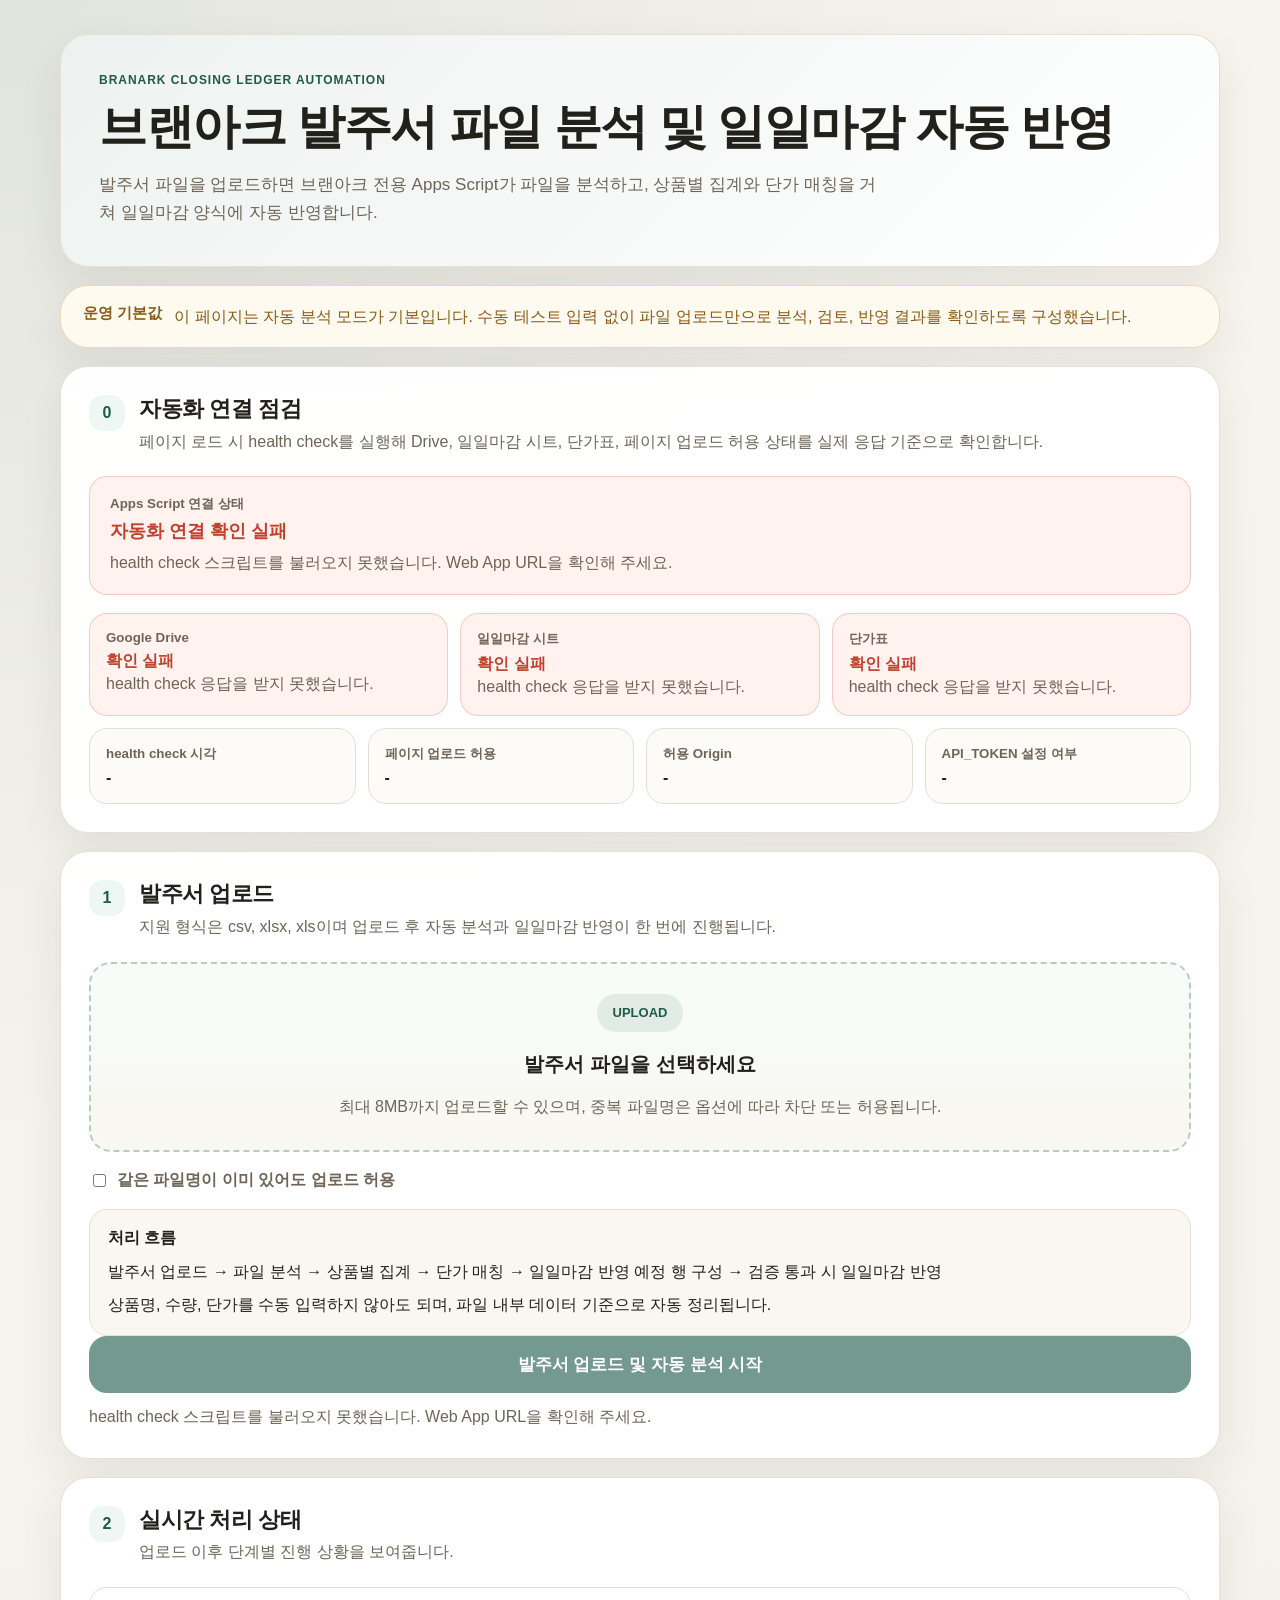
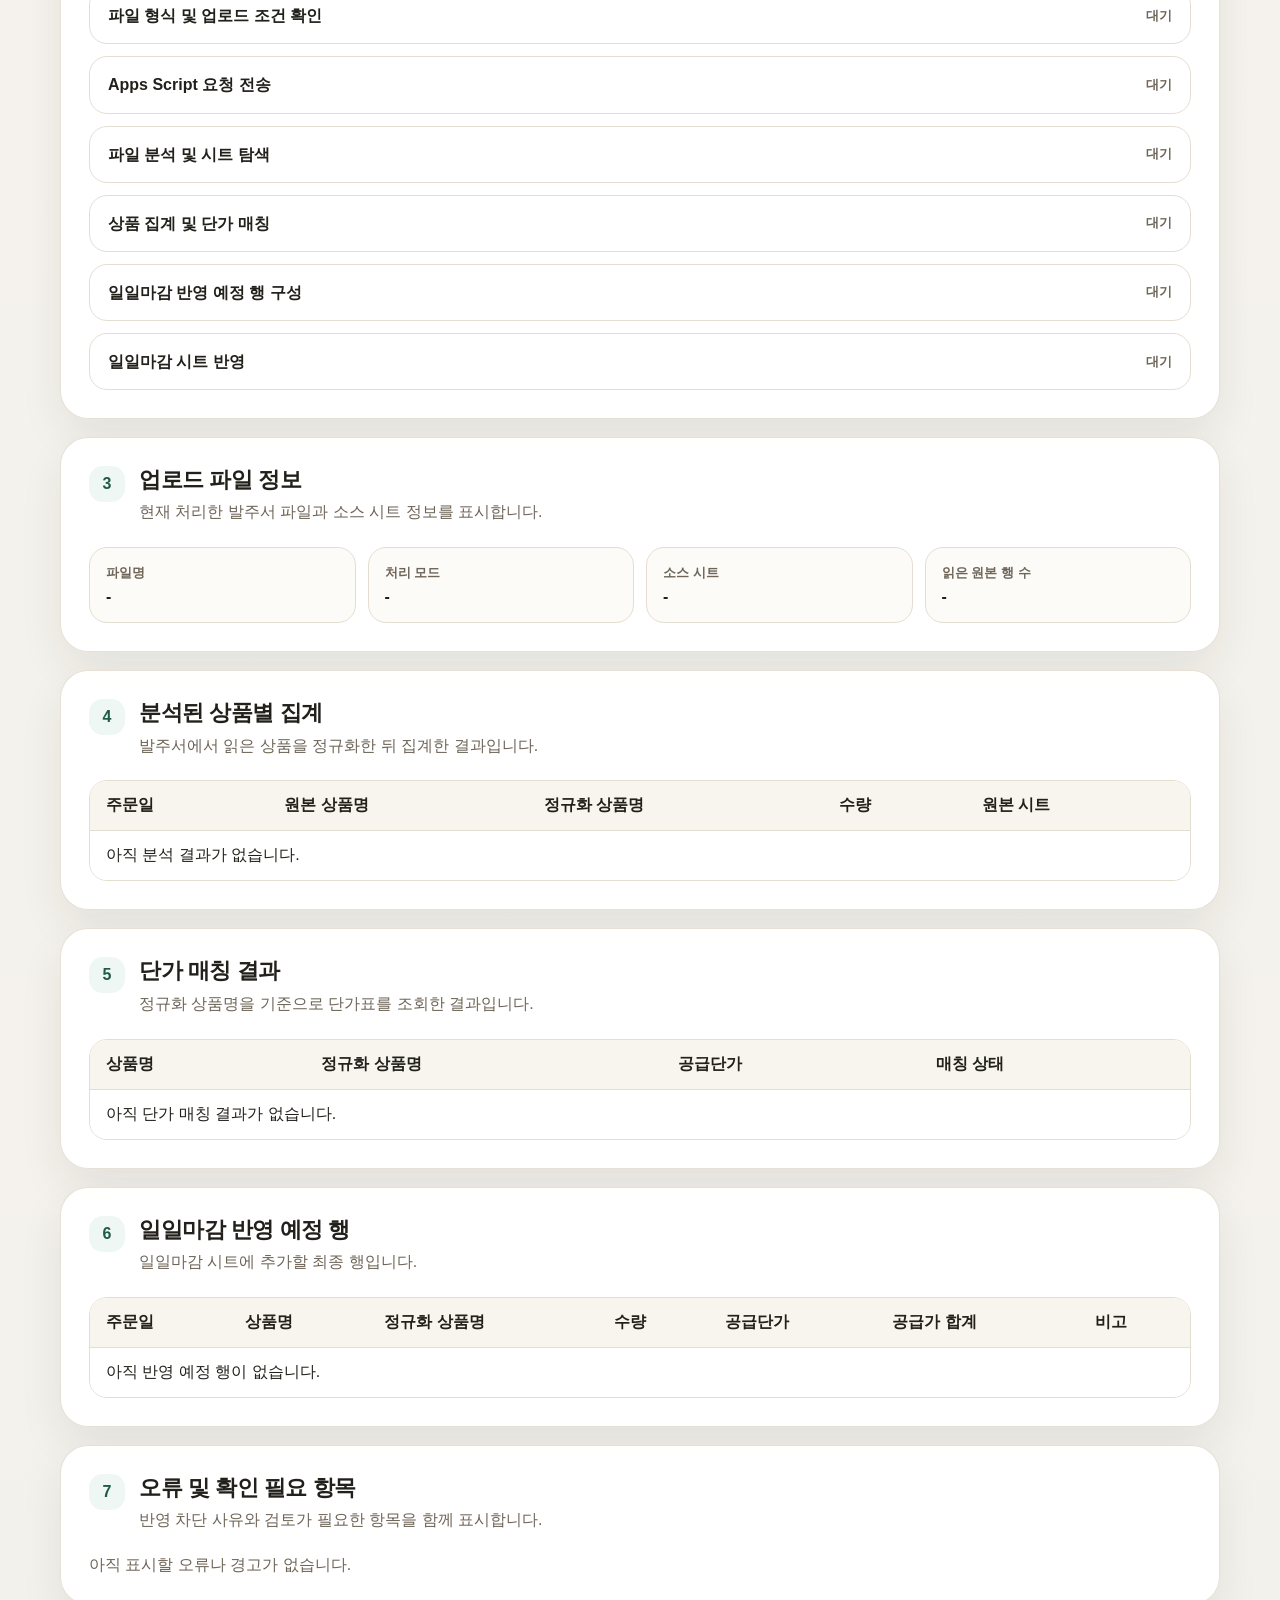
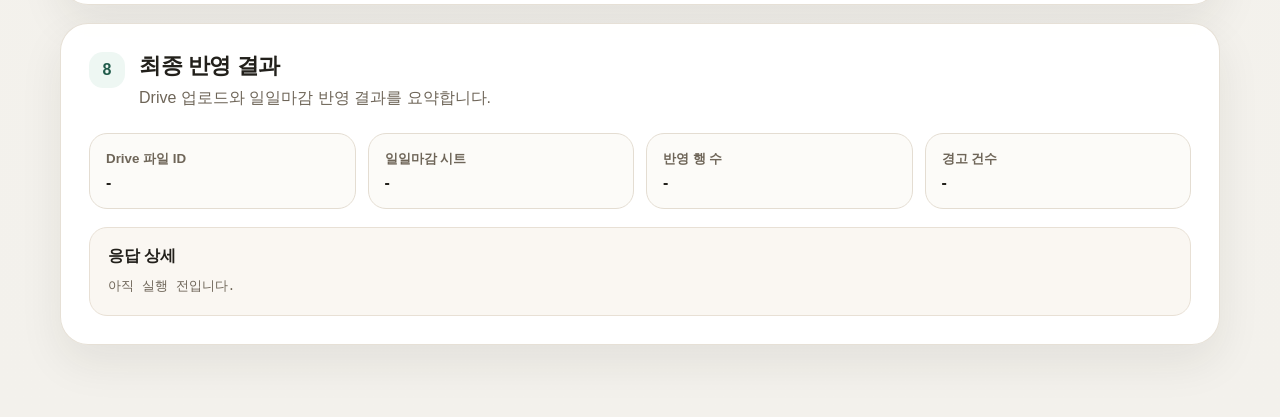
==== commit 324b5e80: "20260703_1852_closing-ledger_실파일 파서 및 자동 반영 구현" ====
--- a/web/closing-ledger/index.html
+++ b/web/closing-ledger/index.html
@@ -3,20 +3,20 @@
 <head>
   <meta charset="utf-8" />
   <meta name="viewport" content="width=device-width, initial-scale=1" />
-  <title>브랜아크 일일마감 자동화</title>
+  <title>브랜아크 발주서 일일마감 자동화</title>
   <link rel="stylesheet" href="./styles.css" />
 </head>
 <body>
   <main class="page-shell">
     <section class="hero-card">
       <p class="eyebrow">BRANARK CLOSING LEDGER AUTOMATION</p>
-      <h1>브랜아크 발주서 업로드 및 일일마감 자동화</h1>
-      <p class="hero-copy">브랜아크 운영팀이 발주서 파일을 업로드하고, 실제 자동화 연결 상태와 테스트 반영 결과를 한 화면에서 확인하는 전용 페이지입니다.</p>
+      <h1>브랜아크 발주서 파일 분석 및 일일마감 자동 반영</h1>
+      <p class="hero-copy">발주서 파일을 업로드하면 브랜아크 전용 Apps Script가 파일을 분석하고, 상품별 집계와 단가 매칭을 거쳐 일일마감 양식에 자동 반영합니다.</p>
     </section>
 
     <section class="notice-card">
-      <strong>현재 기능 범위</strong>
-      <p>지금 단계에서는 발주서 파일을 Google Drive에 저장하고, 화면 입력값으로 일일 마감 양식 첫 번째 시트에 테스트 행 1건을 추가합니다. 실제 엑셀 발주서 분석은 아직 포함되지 않습니다.</p>
+      <strong>운영 기본값</strong>
+      <p>이 페이지는 자동 분석 모드가 기본입니다. 수동 테스트 입력 없이 파일 업로드만으로 분석, 검토, 반영 결과를 확인하도록 구성했습니다.</p>
     </section>
 
     <section class="card">
@@ -24,7 +24,7 @@
         <span>0</span>
         <div>
           <h2>자동화 연결 점검</h2>
-          <p>페이지 로드 시 Apps Script health check를 실행해 Drive, 일일마감 시트, 단가표 접근 상태를 실제 응답 기준으로 표시합니다.</p>
+          <p>페이지 로드 시 health check를 실행해 Drive, 일일마감 시트, 단가표, 페이지 업로드 허용 상태를 실제 응답 기준으로 확인합니다.</p>
         </div>
       </div>
 
@@ -33,10 +33,10 @@
           <small>Apps Script 연결 상태</small>
           <strong id="connectionStatus">점검 중</strong>
         </div>
-        <p id="connectionDescription">브랜아크 Apps Script 응답과 Google 리소스 접근 상태를 확인하고 있습니다.</p>
-      </div>
-
-      <div class="health-grid" id="healthGrid">
+        <p id="connectionDescription">브랜아크 자동화 연결 상태를 확인하고 있습니다.</p>
+      </div>
+
+      <div class="health-grid">
         <article class="health-card" id="healthDriveCard" data-state="waiting">
           <small>Google Drive</small>
           <strong id="healthDriveTitle">확인 전</strong>
@@ -45,7 +45,7 @@
         <article class="health-card" id="healthDailySheetCard" data-state="waiting">
           <small>일일마감 시트</small>
           <strong id="healthDailySheetTitle">확인 전</strong>
-          <p id="healthDailySheetDescription">테스트 행을 추가할 첫 번째 시트를 점검합니다.</p>
+          <p id="healthDailySheetDescription">헤더 구조와 반영 대상 시트를 점검합니다.</p>
         </article>
         <article class="health-card" id="healthPriceCard" data-state="waiting">
           <small>단가표</small>
@@ -60,66 +60,25 @@
         <div><small>허용 Origin</small><strong id="healthAllowedOrigin">-</strong></div>
         <div><small>API_TOKEN 설정 여부</small><strong id="healthApiToken">-</strong></div>
       </div>
-
-      <div class="rule-box">
-        <strong>운영 메모</strong>
-        <p>이 화면은 URL 문자열만 보고 연결 성공을 표시하지 않습니다. Apps Script가 실제로 응답하고, 필요한 Drive/Sheet/단가표 설정이 모두 접근 가능할 때만 정상으로 표시합니다.</p>
-        <p>설정이 빠진 경우 누락 항목과 실패 사유를 바로 아래와 업로드 결과 영역에서 함께 안내합니다.</p>
-      </div>
-    </section>
-
-    <section class="card">
+    </section>
+
+    <section class="card upload-card">
       <div class="section-title">
         <span>1</span>
         <div>
-          <h2>처리 흐름 정리</h2>
-          <p>최종 자동화 이전 단계이므로, 현재 페이지가 실제로 무엇을 하고 무엇은 아직 하지 않는지 명확히 구분해 보여줍니다.</p>
-        </div>
-      </div>
-
-      <ol class="status-list static-flow">
-        <li data-state="success"><b>1. 발주서 파일 선택</b><small>xlsx / xls / csv, 8MB 이하</small></li>
-        <li data-state="success"><b>2. 화면 입력값 검증</b><small>주문일, 상품명, 수량, 공급단가 확인</small></li>
-        <li data-state="success"><b>3. Apps Script로 파일 전송</b><small>hidden iframe / form POST 유지</small></li>
-        <li data-state="success"><b>4. Google Drive에 발주서 저장</b><small>중복 파일명 정책 반영</small></li>
-        <li data-state="warning"><b>5. 단가표 확인은 참고용</b><small>현재는 접근/미리보기만 제공</small></li>
-        <li data-state="warning"><b>6. 일일마감 시트에는 테스트 행만 추가</b><small>실제 발주서 분석 반영은 아직 미구현</small></li>
-      </ol>
-    </section>
-
-    <section class="card upload-card">
-      <div class="section-title">
-        <span>2</span>
-        <div>
-          <h2>발주서 업로드 및 테스트 반영</h2>
-          <p>실제 직원이 검토하기 쉽게 입력값과 파일 조건을 먼저 확인한 뒤 업로드를 시작합니다.</p>
+          <h2>발주서 업로드</h2>
+          <p>지원 형식은 csv, xlsx, xls이며 업로드 후 자동 분석과 일일마감 반영이 한 번에 진행됩니다.</p>
         </div>
       </div>
 
       <label class="upload-box" for="orderFile">
-        <input id="orderFile" type="file" accept=".xlsx,.xls,.csv" />
-        <span class="upload-icon">파일</span>
+        <input id="orderFile" type="file" accept=".csv,.xlsx,.xls" />
+        <span class="upload-icon">UPLOAD</span>
         <strong id="fileName">발주서 파일을 선택하세요</strong>
-        <em>지원 형식은 xlsx, xls, csv이며 최대 8MB까지 업로드할 수 있습니다.</em>
+        <em>최대 8MB까지 업로드할 수 있으며, 중복 파일명은 옵션에 따라 차단 또는 허용됩니다.</em>
       </label>
 
-      <div class="form-grid">
-        <label class="form-field">
-          <small>주문일</small>
-          <input id="orderDate" type="date" />
-        </label>
-        <label class="form-field">
-          <small>상품명</small>
-          <input id="productName" type="text" placeholder="예: 김밥집 궁채 2kg" />
-        </label>
-        <label class="form-field">
-          <small>수량</small>
-          <input id="quantity" type="number" min="1" step="1" value="1" />
-        </label>
-        <label class="form-field">
-          <small>공급단가</small>
-          <input id="supplyPrice" type="number" min="0" step="1" value="0" />
-        </label>
+      <div class="form-grid single-row">
         <label class="inline-check full-width">
           <input id="allowDuplicateFile" type="checkbox" />
           <span>같은 파일명이 이미 있어도 업로드 허용</span>
@@ -127,53 +86,75 @@
       </div>
 
       <div class="rule-box">
-        <strong>업로드 전 확인</strong>
-        <p>중복 허용을 체크하지 않으면 같은 파일명은 Drive 저장 전에 차단됩니다.</p>
-        <p>화면의 상품명, 수량, 공급단가는 현재 테스트 행 작성용 입력값이며, 실제 발주서 내부 데이터를 읽어 계산하는 단계는 아직 아닙니다.</p>
-      </div>
-
-      <button id="validateButton" class="primary-button" type="button">발주서 업로드 및 테스트 행 작성</button>
-      <p id="uploadMessage" class="helper-text">먼저 health check가 정상인지 확인한 뒤 업로드를 진행하세요.</p>
+        <strong>처리 흐름</strong>
+        <p>발주서 업로드 → 파일 분석 → 상품별 집계 → 단가 매칭 → 일일마감 반영 예정 행 구성 → 검증 통과 시 일일마감 반영</p>
+        <p>상품명, 수량, 단가를 수동 입력하지 않아도 되며, 파일 내부 데이터 기준으로 자동 정리됩니다.</p>
+      </div>
+
+      <button id="validateButton" class="primary-button" type="button">발주서 업로드 및 자동 분석 시작</button>
+      <p id="uploadMessage" class="helper-text">자동화 연결이 정상이면 업로드 버튼이 활성화됩니다.</p>
+    </section>
+
+    <section class="card">
+      <div class="section-title">
+        <span>2</span>
+        <div>
+          <h2>실시간 처리 상태</h2>
+          <p>업로드 이후 단계별 진행 상황을 보여줍니다.</p>
+        </div>
+      </div>
+
+      <ol class="status-list" id="statusList">
+        <li data-state="waiting"><b>파일 형식 및 업로드 조건 확인</b><small>대기</small></li>
+        <li data-state="waiting"><b>Apps Script 요청 전송</b><small>대기</small></li>
+        <li data-state="waiting"><b>파일 분석 및 시트 탐색</b><small>대기</small></li>
+        <li data-state="waiting"><b>상품 집계 및 단가 매칭</b><small>대기</small></li>
+        <li data-state="waiting"><b>일일마감 반영 예정 행 구성</b><small>대기</small></li>
+        <li data-state="waiting"><b>일일마감 시트 반영</b><small>대기</small></li>
+      </ol>
     </section>
 
     <section class="card">
       <div class="section-title">
         <span>3</span>
         <div>
-          <h2>실시간 처리 상태</h2>
-          <p>업로드 버튼을 누르면 파일 검증부터 Drive 저장, 테스트 행 추가까지 단계별 상태를 보여줍니다.</p>
-        </div>
-      </div>
-
-      <ol class="status-list" id="statusList">
-        <li data-state="waiting"><b>파일 선택 및 형식 확인</b><small>대기</small></li>
-        <li data-state="waiting"><b>입력값 검증</b><small>대기</small></li>
-        <li data-state="waiting"><b>Apps Script 요청 전송</b><small>대기</small></li>
-        <li data-state="waiting"><b>중복 파일명 확인</b><small>대기</small></li>
-        <li data-state="waiting"><b>Google Drive 저장</b><small>대기</small></li>
-        <li data-state="waiting"><b>일일마감 테스트 행 추가</b><small>대기</small></li>
-      </ol>
-    </section>
-
-    <section class="card result-card">
+          <h2>업로드 파일 정보</h2>
+          <p>현재 처리한 발주서 파일과 소스 시트 정보를 표시합니다.</p>
+        </div>
+      </div>
+
+      <div class="summary-grid" id="fileInfoGrid">
+        <div><small>파일명</small><strong id="summaryFileName">-</strong></div>
+        <div><small>처리 모드</small><strong id="summaryMode">-</strong></div>
+        <div><small>소스 시트</small><strong id="summarySourceSheets">-</strong></div>
+        <div><small>읽은 원본 행 수</small><strong id="summarySourceRows">-</strong></div>
+      </div>
+    </section>
+
+    <section class="card table-card">
       <div class="section-title">
         <span>4</span>
         <div>
-          <h2>처리 결과</h2>
-          <p>정상 업로드 시 Drive 파일 생성 결과와 테스트 행 반영 결과를 그대로 보여줍니다.</p>
-        </div>
-      </div>
-
-      <div class="summary-grid">
-        <div><small>파일명</small><strong id="resultFileName">-</strong></div>
-        <div><small>Drive 파일 ID</small><strong id="resultFileId">-</strong></div>
-        <div><small>일일마감 시트</small><strong id="resultSheetName">-</strong></div>
-        <div><small>추가된 행 번호</small><strong id="resultRow">-</strong></div>
-      </div>
-
-      <div class="rule-box result-output-box">
-        <strong>응답 상세</strong>
-        <pre id="resultOutput">아직 실행 전입니다.</pre>
+          <h2>분석된 상품별 집계</h2>
+          <p>발주서에서 읽은 상품을 정규화한 뒤 집계한 결과입니다.</p>
+        </div>
+      </div>
+
+      <div class="table-wrap">
+        <table>
+          <thead>
+            <tr>
+              <th>주문일</th>
+              <th>원본 상품명</th>
+              <th>정규화 상품명</th>
+              <th>수량</th>
+              <th>원본 시트</th>
+            </tr>
+          </thead>
+          <tbody id="aggregateTableBody">
+            <tr><td colspan="5">아직 분석 결과가 없습니다.</td></tr>
+          </tbody>
+        </table>
       </div>
     </section>
 
@@ -181,8 +162,8 @@
       <div class="section-title">
         <span>5</span>
         <div>
-          <h2>단가표 검토 UI</h2>
-          <p>health check에서 단가표가 Google Sheet로 열리면 상위 일부 행을 불러와 검토용으로 보여줍니다.</p>
+          <h2>단가 매칭 결과</h2>
+          <p>정규화 상품명을 기준으로 단가표를 조회한 결과입니다.</p>
         </div>
       </div>
 
@@ -191,38 +172,80 @@
           <thead>
             <tr>
               <th>상품명</th>
+              <th>정규화 상품명</th>
               <th>공급단가</th>
+              <th>매칭 상태</th>
             </tr>
           </thead>
-          <tbody id="pricePreviewBody">
-            <tr>
-              <td colspan="2">단가표를 아직 불러오지 않았습니다.</td>
-            </tr>
+          <tbody id="priceMatchTableBody">
+            <tr><td colspan="4">아직 단가 매칭 결과가 없습니다.</td></tr>
           </tbody>
         </table>
       </div>
-
-      <div class="rule-box">
-        <strong>검토 안내</strong>
-        <p id="pricePreviewDescription">단가표 접근 상태를 확인하면 이 영역에 검토용 정보가 표시됩니다.</p>
-      </div>
-    </section>
-
-    <section class="card error-card">
-      <div class="section-title">
-        <span>!</span>
-        <div>
-          <h2>운영 체크 포인트</h2>
-          <p>문제가 생기면 아래 항목을 순서대로 확인해 주세요.</p>
-        </div>
-      </div>
-      <div class="error-grid">
-        <span>Apps Script가 최신 버전으로 재배포되었는지</span>
-        <span>ALLOW_PAGE_UPLOAD와 ALLOWED_PAGE_ORIGIN이 맞는지</span>
-        <span>DRIVE_FOLDER_ID가 실제 발주서 폴더인지</span>
-        <span>DAILY_SHEET_ID 첫 번째 시트에 테스트 행이 추가되는지</span>
-        <span>PRICE_SHEET_ID 접근이 가능한지</span>
-        <span>중복 파일명 허용 체크 여부가 의도와 맞는지</span>
+    </section>
+
+    <section class="card table-card">
+      <div class="section-title">
+        <span>6</span>
+        <div>
+          <h2>일일마감 반영 예정 행</h2>
+          <p>일일마감 시트에 추가할 최종 행입니다.</p>
+        </div>
+      </div>
+
+      <div class="table-wrap">
+        <table>
+          <thead>
+            <tr>
+              <th>주문일</th>
+              <th>상품명</th>
+              <th>정규화 상품명</th>
+              <th>수량</th>
+              <th>공급단가</th>
+              <th>공급가 합계</th>
+              <th>비고</th>
+            </tr>
+          </thead>
+          <tbody id="previewTableBody">
+            <tr><td colspan="7">아직 반영 예정 행이 없습니다.</td></tr>
+          </tbody>
+        </table>
+      </div>
+    </section>
+
+    <section class="card">
+      <div class="section-title">
+        <span>7</span>
+        <div>
+          <h2>오류 및 확인 필요 항목</h2>
+          <p>반영 차단 사유와 검토가 필요한 항목을 함께 표시합니다.</p>
+        </div>
+      </div>
+
+      <div id="issuesPanel" class="issue-panel">
+        <p class="issue-empty">아직 표시할 오류나 경고가 없습니다.</p>
+      </div>
+    </section>
+
+    <section class="card result-card">
+      <div class="section-title">
+        <span>8</span>
+        <div>
+          <h2>최종 반영 결과</h2>
+          <p>Drive 업로드와 일일마감 반영 결과를 요약합니다.</p>
+        </div>
+      </div>
+
+      <div class="summary-grid">
+        <div><small>Drive 파일 ID</small><strong id="resultFileId">-</strong></div>
+        <div><small>일일마감 시트</small><strong id="resultSheetName">-</strong></div>
+        <div><small>반영 행 수</small><strong id="resultRowCount">-</strong></div>
+        <div><small>경고 건수</small><strong id="resultWarningCount">-</strong></div>
+      </div>
+
+      <div class="rule-box result-output-box">
+        <strong>응답 상세</strong>
+        <pre id="resultOutput">아직 실행 전입니다.</pre>
       </div>
     </section>
   </main>
--- a/web/closing-ledger/styles.css
+++ b/web/closing-ledger/styles.css
@@ -35,7 +35,7 @@
 }
 
 .page-shell {
-  width: min(1120px, calc(100% - 32px));
+  width: min(1160px, calc(100% - 32px));
   margin: 0 auto;
   padding: 34px 0 72px;
 }
@@ -83,7 +83,7 @@
   color: var(--muted);
   font-size: 17px;
   line-height: 1.68;
-  max-width: 720px;
+  max-width: 780px;
 }
 
 .notice-card {
@@ -213,7 +213,8 @@
 }
 
 .health-card,
-.summary-grid div {
+.summary-grid div,
+.issue-card {
   padding: 16px;
   border: 1px solid var(--line);
   border-radius: 18px;
@@ -226,7 +227,8 @@
   word-break: break-word;
 }
 
-.health-card p {
+.health-card p,
+.issue-card p {
   color: var(--muted);
   line-height: 1.5;
 }
@@ -285,7 +287,7 @@
   display: inline-flex;
   align-items: center;
   justify-content: center;
-  min-width: 74px;
+  min-width: 84px;
   height: 38px;
   padding: 0 16px;
   margin-bottom: 10px;
@@ -314,6 +316,10 @@
   grid-template-columns: repeat(4, 1fr);
   gap: 12px;
   margin: 18px 0;
+}
+
+.single-row {
+  grid-template-columns: 1fr;
 }
 
 .form-field {
@@ -330,11 +336,6 @@
   background: #fff;
   font-size: 15px;
   outline: none;
-}
-
-.form-field input:focus {
-  border-color: rgba(32, 91, 74, 0.6);
-  box-shadow: 0 0 0 3px rgba(32, 91, 74, 0.12);
 }
 
 .full-width {
@@ -426,15 +427,6 @@
   color: var(--warning);
 }
 
-.status-list li[data-state="warning"] {
-  border-color: rgba(183, 121, 31, 0.22);
-  background: #fffaf0;
-}
-
-.status-list li[data-state="warning"] small {
-  color: var(--warning);
-}
-
 .status-list li[data-state="error"] {
   border-color: rgba(194, 65, 45, 0.22);
   background: var(--danger-soft);
@@ -442,10 +434,6 @@
 
 .status-list li[data-state="error"] small {
   color: var(--danger);
-}
-
-.static-flow {
-  margin-top: 4px;
 }
 
 .summary-grid {
@@ -483,12 +471,12 @@
 table {
   width: 100%;
   border-collapse: collapse;
-  min-width: 560px;
+  min-width: 640px;
   background: white;
 }
 
 .compact table {
-  min-width: 420px;
+  min-width: 520px;
 }
 
 th,
@@ -508,6 +496,38 @@
   border-bottom: 0;
 }
 
+.issue-panel {
+  display: grid;
+  gap: 12px;
+}
+
+.issue-empty {
+  color: var(--muted);
+}
+
+.issue-card strong {
+  display: block;
+  margin-bottom: 8px;
+}
+
+.issue-error {
+  border-color: rgba(194, 65, 45, 0.22);
+  background: var(--danger-soft);
+}
+
+.issue-error strong {
+  color: var(--danger);
+}
+
+.issue-warning {
+  border-color: rgba(183, 121, 31, 0.22);
+  background: var(--warning-soft);
+}
+
+.issue-warning strong {
+  color: var(--warning);
+}
+
 .result-output-box pre {
   white-space: pre-wrap;
   word-break: break-word;
@@ -517,25 +537,10 @@
   line-height: 1.55;
 }
 
-.error-grid {
-  grid-template-columns: repeat(2, 1fr);
-}
-
-.error-grid span {
-  display: block;
-  padding: 14px 16px;
-  border-radius: 16px;
-  background: #fff6f4;
-  color: #8e2f21;
-  font-weight: 800;
-  line-height: 1.5;
-}
-
 @media (max-width: 920px) {
   .health-grid,
   .summary-grid,
   .compact-grid,
-  .form-grid,
   .error-grid {
     grid-template-columns: 1fr 1fr;
   }
@@ -563,7 +568,6 @@
   .health-grid,
   .summary-grid,
   .compact-grid,
-  .form-grid,
   .error-grid {
     grid-template-columns: 1fr;
   }
@@ -573,6 +577,6 @@
   }
 
   table {
-    min-width: 460px;
-  }
-}
+    min-width: 520px;
+  }
+}
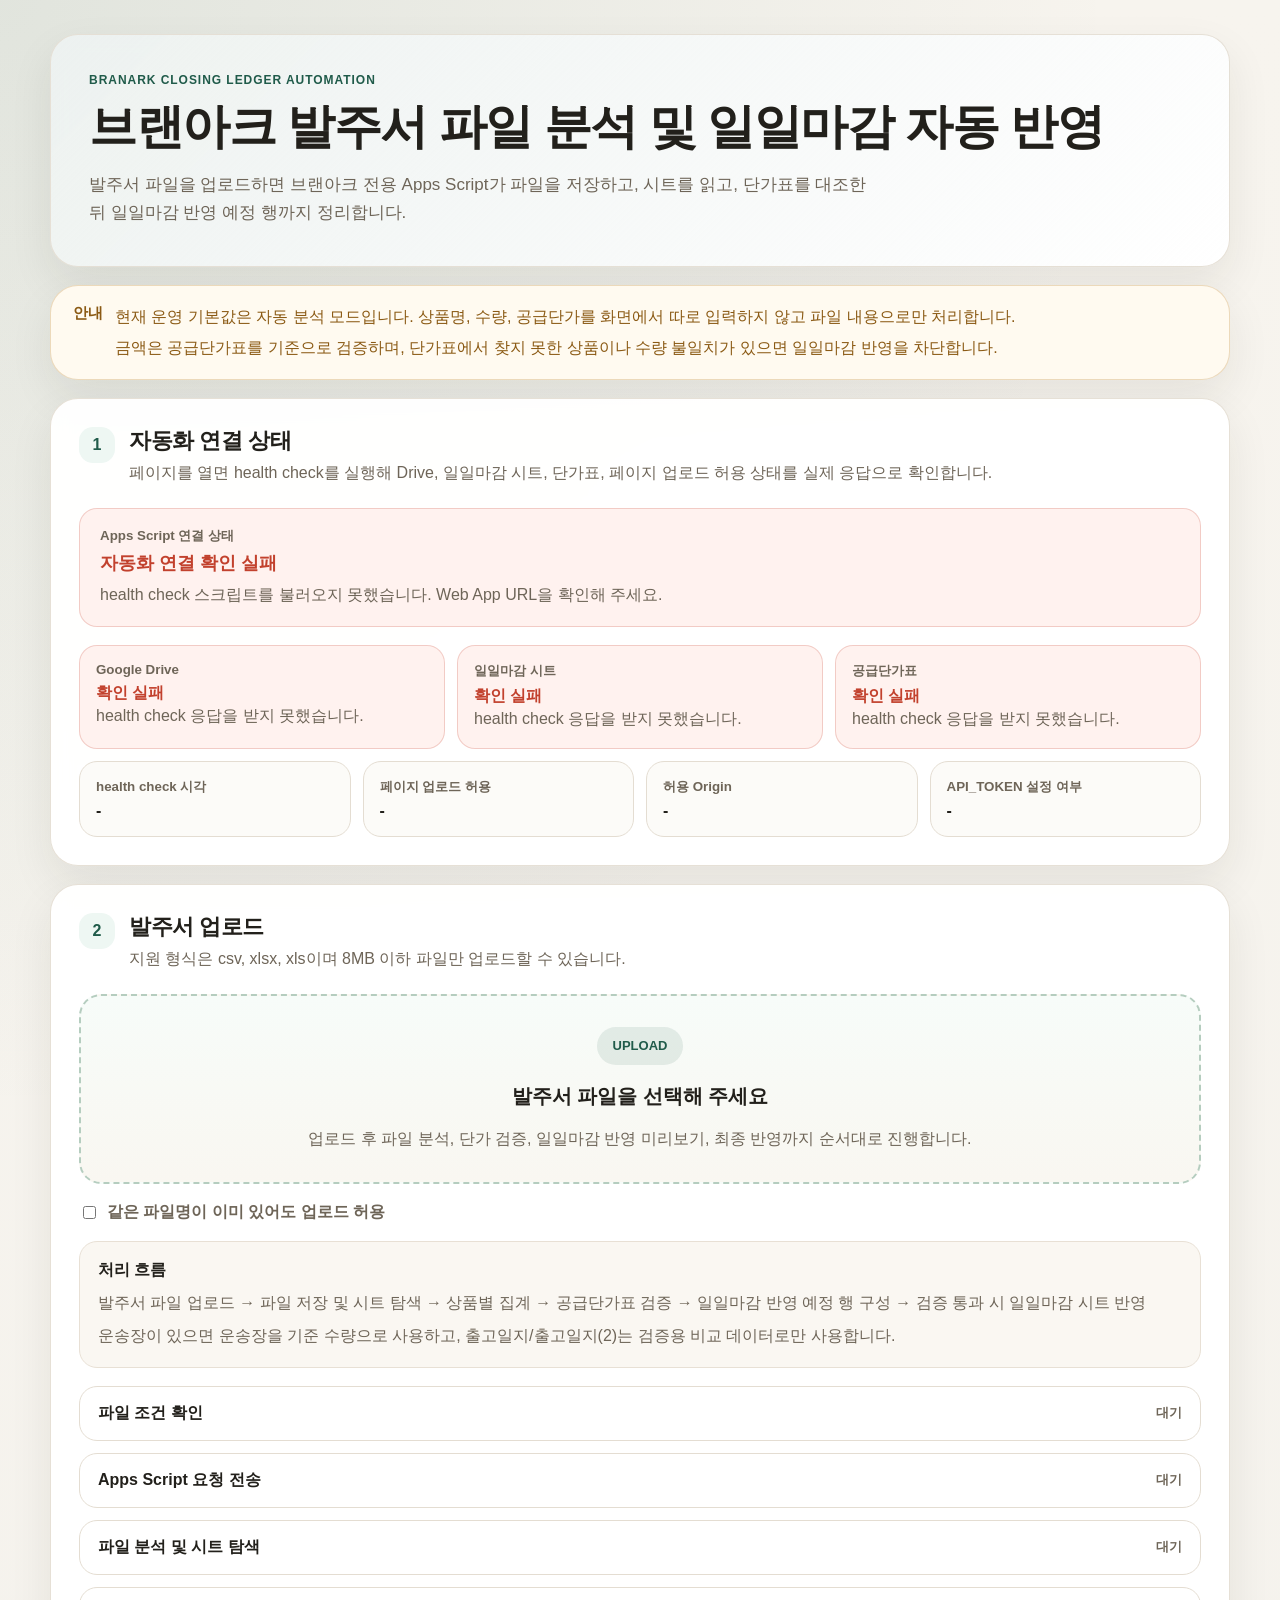
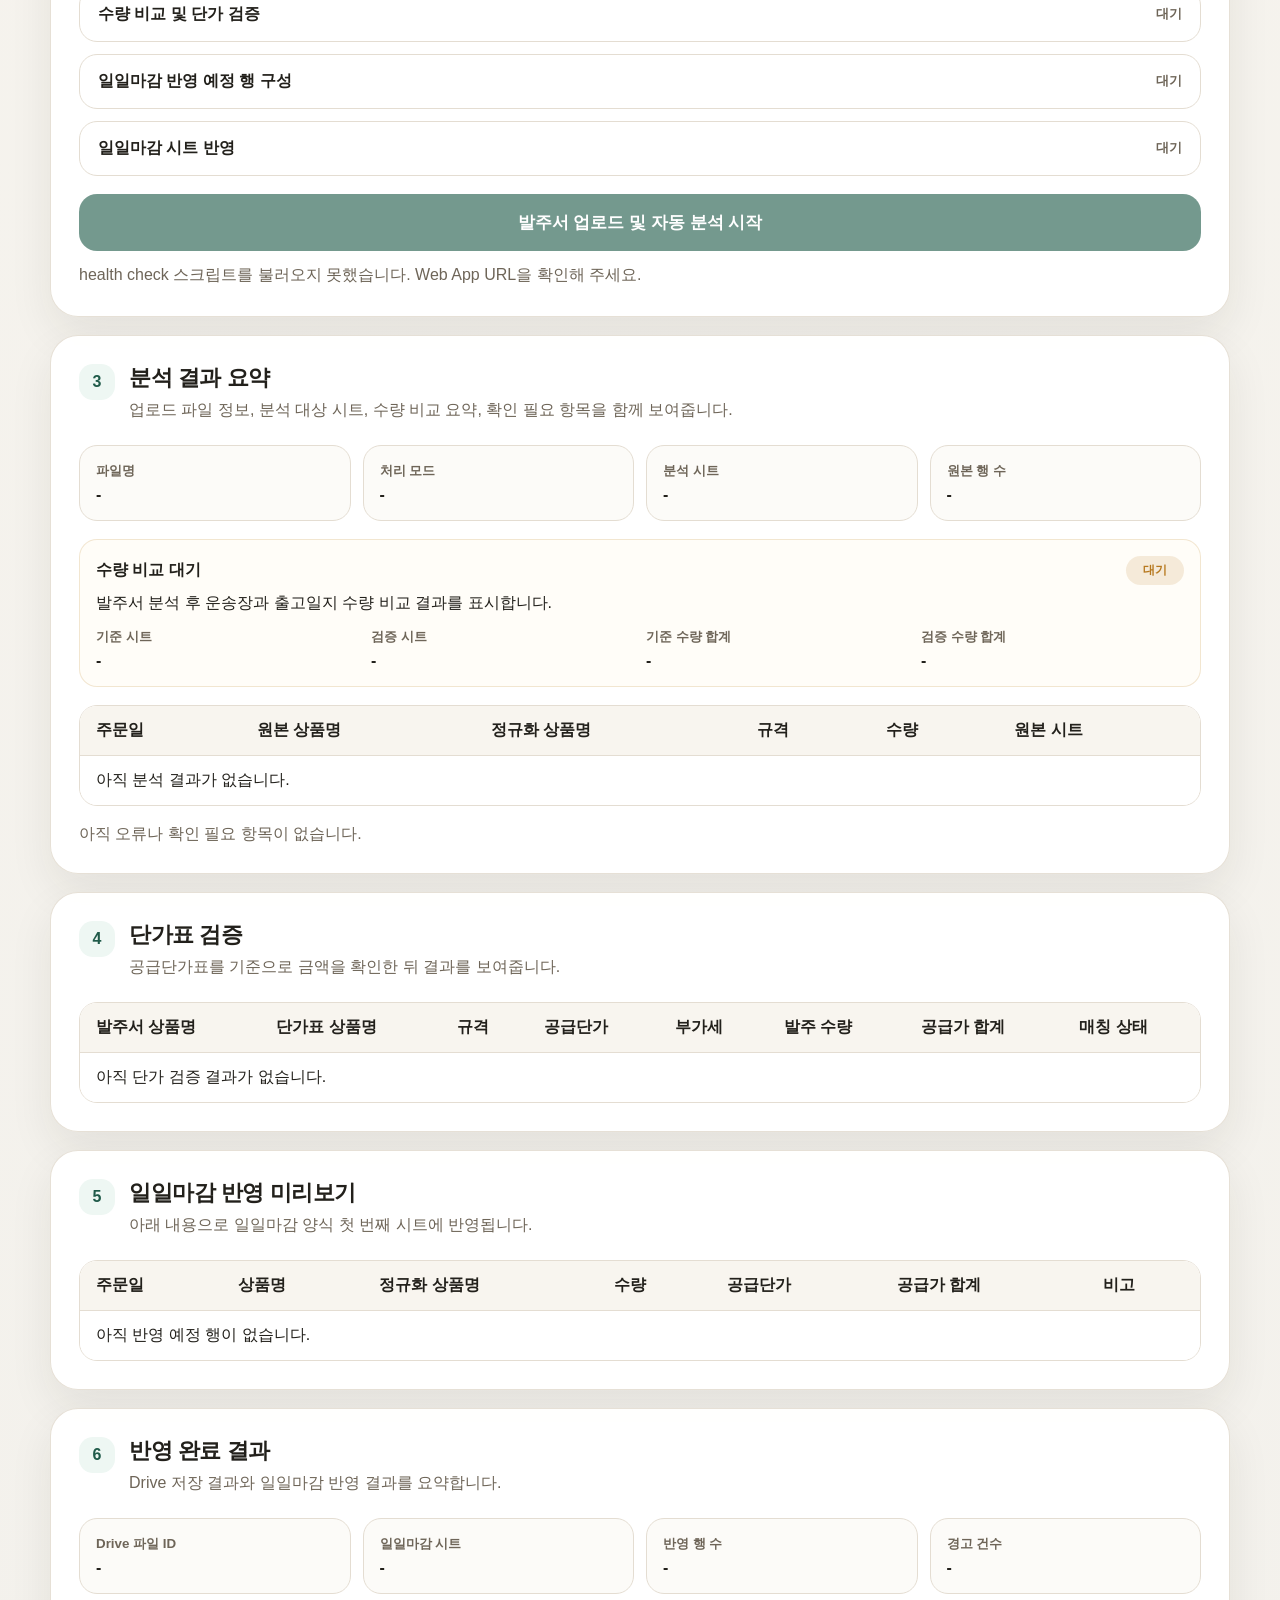
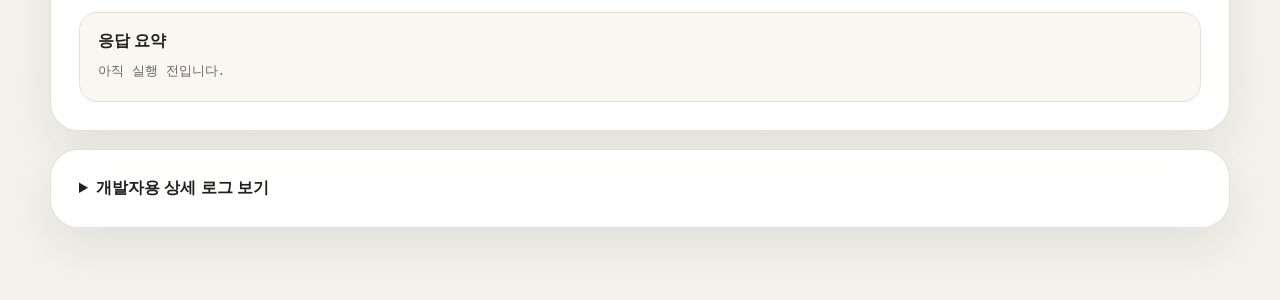
==== commit 19ef3f51: "20260703_1913_closing-ledger_PR5 재검토 반영" ====
--- a/web/closing-ledger/index.html
+++ b/web/closing-ledger/index.html
@@ -11,27 +11,30 @@
     <section class="hero-card">
       <p class="eyebrow">BRANARK CLOSING LEDGER AUTOMATION</p>
       <h1>브랜아크 발주서 파일 분석 및 일일마감 자동 반영</h1>
-      <p class="hero-copy">발주서 파일을 업로드하면 브랜아크 전용 Apps Script가 파일을 분석하고, 상품별 집계와 단가 매칭을 거쳐 일일마감 양식에 자동 반영합니다.</p>
+      <p class="hero-copy">발주서 파일을 업로드하면 브랜아크 전용 Apps Script가 파일을 저장하고, 시트를 읽고, 단가표를 대조한 뒤 일일마감 반영 예정 행까지 정리합니다.</p>
     </section>
 
     <section class="notice-card">
-      <strong>운영 기본값</strong>
-      <p>이 페이지는 자동 분석 모드가 기본입니다. 수동 테스트 입력 없이 파일 업로드만으로 분석, 검토, 반영 결과를 확인하도록 구성했습니다.</p>
+      <strong>안내</strong>
+      <div>
+        <p>현재 운영 기본값은 자동 분석 모드입니다. 상품명, 수량, 공급단가를 화면에서 따로 입력하지 않고 파일 내용으로만 처리합니다.</p>
+        <p>금액은 공급단가표를 기준으로 검증하며, 단가표에서 찾지 못한 상품이나 수량 불일치가 있으면 일일마감 반영을 차단합니다.</p>
+      </div>
     </section>
 
     <section class="card">
       <div class="section-title">
-        <span>0</span>
-        <div>
-          <h2>자동화 연결 점검</h2>
-          <p>페이지 로드 시 health check를 실행해 Drive, 일일마감 시트, 단가표, 페이지 업로드 허용 상태를 실제 응답 기준으로 확인합니다.</p>
+        <span>1</span>
+        <div>
+          <h2>자동화 연결 상태</h2>
+          <p>페이지를 열면 health check를 실행해 Drive, 일일마감 시트, 단가표, 페이지 업로드 허용 상태를 실제 응답으로 확인합니다.</p>
         </div>
       </div>
 
       <div class="connection-panel" id="connectionPanel" data-state="loading">
         <div>
           <small>Apps Script 연결 상태</small>
-          <strong id="connectionStatus">점검 중</strong>
+          <strong id="connectionStatus">확인 중</strong>
         </div>
         <p id="connectionDescription">브랜아크 자동화 연결 상태를 확인하고 있습니다.</p>
       </div>
@@ -39,18 +42,18 @@
       <div class="health-grid">
         <article class="health-card" id="healthDriveCard" data-state="waiting">
           <small>Google Drive</small>
-          <strong id="healthDriveTitle">확인 전</strong>
-          <p id="healthDriveDescription">발주서 저장 폴더 접근 상태를 점검합니다.</p>
+          <strong id="healthDriveTitle">확인 대기</strong>
+          <p id="healthDriveDescription">발주서 저장 폴더 접근 상태를 확인합니다.</p>
         </article>
         <article class="health-card" id="healthDailySheetCard" data-state="waiting">
           <small>일일마감 시트</small>
-          <strong id="healthDailySheetTitle">확인 전</strong>
-          <p id="healthDailySheetDescription">헤더 구조와 반영 대상 시트를 점검합니다.</p>
+          <strong id="healthDailySheetTitle">확인 대기</strong>
+          <p id="healthDailySheetDescription">반영 대상 시트와 헤더 구조를 확인합니다.</p>
         </article>
         <article class="health-card" id="healthPriceCard" data-state="waiting">
-          <small>단가표</small>
-          <strong id="healthPriceTitle">확인 전</strong>
-          <p id="healthPriceDescription">단가표 파일 또는 시트 접근 상태를 점검합니다.</p>
+          <small>공급단가표</small>
+          <strong id="healthPriceTitle">확인 대기</strong>
+          <p id="healthPriceDescription">단가표 접근 상태와 미리보기 가능 여부를 확인합니다.</p>
         </article>
       </div>
 
@@ -64,18 +67,18 @@
 
     <section class="card upload-card">
       <div class="section-title">
-        <span>1</span>
+        <span>2</span>
         <div>
           <h2>발주서 업로드</h2>
-          <p>지원 형식은 csv, xlsx, xls이며 업로드 후 자동 분석과 일일마감 반영이 한 번에 진행됩니다.</p>
+          <p>지원 형식은 csv, xlsx, xls이며 8MB 이하 파일만 업로드할 수 있습니다.</p>
         </div>
       </div>
 
       <label class="upload-box" for="orderFile">
         <input id="orderFile" type="file" accept=".csv,.xlsx,.xls" />
         <span class="upload-icon">UPLOAD</span>
-        <strong id="fileName">발주서 파일을 선택하세요</strong>
-        <em>최대 8MB까지 업로드할 수 있으며, 중복 파일명은 옵션에 따라 차단 또는 허용됩니다.</em>
+        <strong id="fileName">발주서 파일을 선택해 주세요</strong>
+        <em>업로드 후 파일 분석, 단가 검증, 일일마감 반영 미리보기, 최종 반영까지 순서대로 진행합니다.</em>
       </label>
 
       <div class="form-grid single-row">
@@ -87,56 +90,50 @@
 
       <div class="rule-box">
         <strong>처리 흐름</strong>
-        <p>발주서 업로드 → 파일 분석 → 상품별 집계 → 단가 매칭 → 일일마감 반영 예정 행 구성 → 검증 통과 시 일일마감 반영</p>
-        <p>상품명, 수량, 단가를 수동 입력하지 않아도 되며, 파일 내부 데이터 기준으로 자동 정리됩니다.</p>
-      </div>
-
-      <button id="validateButton" class="primary-button" type="button">발주서 업로드 및 자동 분석 시작</button>
-      <p id="uploadMessage" class="helper-text">자동화 연결이 정상이면 업로드 버튼이 활성화됩니다.</p>
-    </section>
-
-    <section class="card">
-      <div class="section-title">
-        <span>2</span>
-        <div>
-          <h2>실시간 처리 상태</h2>
-          <p>업로드 이후 단계별 진행 상황을 보여줍니다.</p>
-        </div>
+        <p>발주서 파일 업로드 → 파일 저장 및 시트 탐색 → 상품별 집계 → 공급단가표 검증 → 일일마감 반영 예정 행 구성 → 검증 통과 시 일일마감 시트 반영</p>
+        <p>운송장이 있으면 운송장을 기준 수량으로 사용하고, 출고일지/출고일지(2)는 검증용 비교 데이터로만 사용합니다.</p>
       </div>
 
       <ol class="status-list" id="statusList">
-        <li data-state="waiting"><b>파일 형식 및 업로드 조건 확인</b><small>대기</small></li>
+        <li data-state="waiting"><b>파일 조건 확인</b><small>대기</small></li>
         <li data-state="waiting"><b>Apps Script 요청 전송</b><small>대기</small></li>
         <li data-state="waiting"><b>파일 분석 및 시트 탐색</b><small>대기</small></li>
-        <li data-state="waiting"><b>상품 집계 및 단가 매칭</b><small>대기</small></li>
+        <li data-state="waiting"><b>수량 비교 및 단가 검증</b><small>대기</small></li>
         <li data-state="waiting"><b>일일마감 반영 예정 행 구성</b><small>대기</small></li>
         <li data-state="waiting"><b>일일마감 시트 반영</b><small>대기</small></li>
       </ol>
+
+      <button id="validateButton" class="primary-button" type="button">발주서 업로드 및 자동 분석 시작</button>
+      <p id="uploadMessage" class="helper-text">자동화 연결 상태가 정상일 때 업로드 버튼이 활성화됩니다.</p>
     </section>
 
     <section class="card">
       <div class="section-title">
         <span>3</span>
         <div>
-          <h2>업로드 파일 정보</h2>
-          <p>현재 처리한 발주서 파일과 소스 시트 정보를 표시합니다.</p>
+          <h2>분석 결과 요약</h2>
+          <p>업로드 파일 정보, 분석 대상 시트, 수량 비교 요약, 확인 필요 항목을 함께 보여줍니다.</p>
         </div>
       </div>
 
       <div class="summary-grid" id="fileInfoGrid">
         <div><small>파일명</small><strong id="summaryFileName">-</strong></div>
         <div><small>처리 모드</small><strong id="summaryMode">-</strong></div>
-        <div><small>소스 시트</small><strong id="summarySourceSheets">-</strong></div>
-        <div><small>읽은 원본 행 수</small><strong id="summarySourceRows">-</strong></div>
-      </div>
-    </section>
-
-    <section class="card table-card">
-      <div class="section-title">
-        <span>4</span>
-        <div>
-          <h2>분석된 상품별 집계</h2>
-          <p>발주서에서 읽은 상품을 정규화한 뒤 집계한 결과입니다.</p>
+        <div><small>분석 시트</small><strong id="summarySourceSheets">-</strong></div>
+        <div><small>원본 행 수</small><strong id="summarySourceRows">-</strong></div>
+      </div>
+
+      <div class="comparison-box" id="comparisonBox" data-state="idle">
+        <div class="comparison-header">
+          <strong id="comparisonTitle">수량 비교 대기</strong>
+          <span id="comparisonStatusBadge" class="status-badge">대기</span>
+        </div>
+        <p id="comparisonDescription">발주서 분석 후 운송장과 출고일지 수량 비교 결과를 표시합니다.</p>
+        <div class="comparison-grid">
+          <div><small>기준 시트</small><strong id="comparisonPrimary">-</strong></div>
+          <div><small>검증 시트</small><strong id="comparisonValidation">-</strong></div>
+          <div><small>기준 수량 합계</small><strong id="comparisonPrimaryTotal">-</strong></div>
+          <div><small>검증 수량 합계</small><strong id="comparisonValidationTotal">-</strong></div>
         </div>
       </div>
 
@@ -147,38 +144,47 @@
               <th>주문일</th>
               <th>원본 상품명</th>
               <th>정규화 상품명</th>
+              <th>규격</th>
               <th>수량</th>
               <th>원본 시트</th>
             </tr>
           </thead>
           <tbody id="aggregateTableBody">
-            <tr><td colspan="5">아직 분석 결과가 없습니다.</td></tr>
+            <tr><td colspan="6">아직 분석 결과가 없습니다.</td></tr>
           </tbody>
         </table>
       </div>
+
+      <div id="issuesPanel" class="issue-panel">
+        <p class="issue-empty">아직 오류나 확인 필요 항목이 없습니다.</p>
+      </div>
     </section>
 
     <section class="card table-card">
       <div class="section-title">
-        <span>5</span>
-        <div>
-          <h2>단가 매칭 결과</h2>
-          <p>정규화 상품명을 기준으로 단가표를 조회한 결과입니다.</p>
-        </div>
-      </div>
-
-      <div class="table-wrap compact">
+        <span>4</span>
+        <div>
+          <h2>단가표 검증</h2>
+          <p id="priceVerificationMessage">공급단가표를 기준으로 금액을 확인한 뒤 결과를 보여줍니다.</p>
+        </div>
+      </div>
+
+      <div class="table-wrap">
         <table>
           <thead>
             <tr>
-              <th>상품명</th>
-              <th>정규화 상품명</th>
+              <th>발주서 상품명</th>
+              <th>단가표 상품명</th>
+              <th>규격</th>
               <th>공급단가</th>
+              <th>부가세</th>
+              <th>발주 수량</th>
+              <th>공급가 합계</th>
               <th>매칭 상태</th>
             </tr>
           </thead>
           <tbody id="priceMatchTableBody">
-            <tr><td colspan="4">아직 단가 매칭 결과가 없습니다.</td></tr>
+            <tr><td colspan="8">아직 단가 검증 결과가 없습니다.</td></tr>
           </tbody>
         </table>
       </div>
@@ -186,10 +192,10 @@
 
     <section class="card table-card">
       <div class="section-title">
-        <span>6</span>
-        <div>
-          <h2>일일마감 반영 예정 행</h2>
-          <p>일일마감 시트에 추가할 최종 행입니다.</p>
+        <span>5</span>
+        <div>
+          <h2>일일마감 반영 미리보기</h2>
+          <p>아래 내용으로 일일마감 양식 첫 번째 시트에 반영됩니다.</p>
         </div>
       </div>
 
@@ -213,26 +219,12 @@
       </div>
     </section>
 
-    <section class="card">
-      <div class="section-title">
-        <span>7</span>
-        <div>
-          <h2>오류 및 확인 필요 항목</h2>
-          <p>반영 차단 사유와 검토가 필요한 항목을 함께 표시합니다.</p>
-        </div>
-      </div>
-
-      <div id="issuesPanel" class="issue-panel">
-        <p class="issue-empty">아직 표시할 오류나 경고가 없습니다.</p>
-      </div>
-    </section>
-
     <section class="card result-card">
       <div class="section-title">
-        <span>8</span>
-        <div>
-          <h2>최종 반영 결과</h2>
-          <p>Drive 업로드와 일일마감 반영 결과를 요약합니다.</p>
+        <span>6</span>
+        <div>
+          <h2>반영 완료 결과</h2>
+          <p>Drive 저장 결과와 일일마감 반영 결과를 요약합니다.</p>
         </div>
       </div>
 
@@ -244,10 +236,33 @@
       </div>
 
       <div class="rule-box result-output-box">
-        <strong>응답 상세</strong>
+        <strong>응답 요약</strong>
         <pre id="resultOutput">아직 실행 전입니다.</pre>
       </div>
     </section>
+
+    <details class="developer-log">
+      <summary>개발자용 상세 로그 보기</summary>
+      <p class="developer-copy">이 영역은 오류 확인용입니다. 일반 작업자는 확인하지 않아도 됩니다.</p>
+      <div class="developer-grid">
+        <div class="rule-box">
+          <strong>Apps Script health check 응답</strong>
+          <pre id="developerHealthOutput">-</pre>
+        </div>
+        <div class="rule-box">
+          <strong>업로드 요청 payload 요약</strong>
+          <pre id="developerPayloadOutput">-</pre>
+        </div>
+        <div class="rule-box">
+          <strong>처리 상세 로그</strong>
+          <pre id="developerProcessOutput">-</pre>
+        </div>
+        <div class="rule-box">
+          <strong>원본 응답 JSON</strong>
+          <pre id="developerRawOutput">-</pre>
+        </div>
+      </div>
+    </details>
   </main>
 
   <script src="./config.js"></script>
--- a/web/closing-ledger/styles.css
+++ b/web/closing-ledger/styles.css
@@ -35,14 +35,15 @@
 }
 
 .page-shell {
-  width: min(1160px, calc(100% - 32px));
+  width: min(1180px, calc(100% - 32px));
   margin: 0 auto;
   padding: 34px 0 72px;
 }
 
 .hero-card,
 .card,
-.notice-card {
+.notice-card,
+.developer-log {
   background: var(--card);
   border: 1px solid rgba(228, 221, 210, 0.9);
   border-radius: 28px;
@@ -96,18 +97,26 @@
   background: #fffaf0;
 }
 
+.notice-card strong,
+.notice-card p {
+  color: #8b5a14;
+}
+
 .notice-card strong {
   white-space: nowrap;
-  color: #8b5a14;
   font-size: 15px;
 }
 
 .notice-card p {
-  color: #8b5a14;
   line-height: 1.6;
 }
 
-.card {
+.notice-card p + p {
+  margin-top: 6px;
+}
+
+.card,
+.developer-log {
   padding: 28px;
   margin-top: 18px;
 }
@@ -156,7 +165,7 @@
 .connection-panel small,
 .health-card small,
 .summary-grid small,
-.form-field small {
+.comparison-grid small {
   display: block;
   color: var(--muted);
   font-weight: 800;
@@ -168,41 +177,58 @@
   font-size: 18px;
 }
 
-.connection-panel p {
+.connection-panel p,
+.health-card p,
+.issue-card p,
+.rule-box p,
+.developer-copy {
   color: var(--muted);
   line-height: 1.56;
 }
 
-.connection-panel[data-state="success"] {
+.connection-panel[data-state="success"],
+.health-card[data-state="success"],
+.comparison-box[data-state="success"] {
   border-color: rgba(31, 122, 69, 0.24);
   background: var(--success-soft);
 }
 
-.connection-panel[data-state="success"] strong {
+.connection-panel[data-state="success"] strong,
+.health-card[data-state="success"] strong,
+.comparison-box[data-state="success"] strong {
   color: var(--success);
 }
 
-.connection-panel[data-state="error"] {
+.connection-panel[data-state="error"],
+.health-card[data-state="error"],
+.comparison-box[data-state="error"] {
   border-color: rgba(194, 65, 45, 0.22);
   background: var(--danger-soft);
 }
 
-.connection-panel[data-state="error"] strong {
+.connection-panel[data-state="error"] strong,
+.health-card[data-state="error"] strong,
+.comparison-box[data-state="error"] strong {
   color: var(--danger);
 }
 
-.connection-panel[data-state="loading"] {
-  border-color: rgba(183, 121, 31, 0.24);
-  background: var(--warning-soft);
-}
-
-.connection-panel[data-state="loading"] strong {
+.connection-panel[data-state="loading"],
+.health-card[data-state="processing"],
+.health-card[data-state="waiting"],
+.comparison-box[data-state="idle"] {
+  border-color: rgba(183, 121, 31, 0.18);
+  background: #fffdf8;
+}
+
+.connection-panel[data-state="loading"] strong,
+.health-card[data-state="processing"] strong {
   color: var(--warning);
 }
 
 .health-grid,
 .summary-grid,
-.error-grid {
+.developer-grid,
+.comparison-grid {
   display: grid;
   gap: 12px;
 }
@@ -214,56 +240,21 @@
 
 .health-card,
 .summary-grid div,
-.issue-card {
+.issue-card,
+.comparison-box {
   padding: 16px;
   border: 1px solid var(--line);
   border-radius: 18px;
   background: #fcfbf8;
 }
 
-.health-card strong,
-.summary-grid strong {
-  display: block;
-  word-break: break-word;
-}
-
-.health-card p,
-.issue-card p {
-  color: var(--muted);
-  line-height: 1.5;
-}
-
-.health-card[data-state="success"] {
-  border-color: rgba(31, 122, 69, 0.24);
-  background: var(--success-soft);
-}
-
-.health-card[data-state="success"] strong {
-  color: var(--success);
-}
-
-.health-card[data-state="error"] {
-  border-color: rgba(194, 65, 45, 0.22);
-  background: var(--danger-soft);
-}
-
-.health-card[data-state="error"] strong {
-  color: var(--danger);
-}
-
-.health-card[data-state="processing"],
-.health-card[data-state="waiting"] {
-  border-color: rgba(183, 121, 31, 0.18);
-  background: #fffdf8;
-}
-
-.health-card[data-state="processing"] strong {
-  color: var(--warning);
+.compact-grid,
+.summary-grid {
+  grid-template-columns: repeat(4, 1fr);
 }
 
 .compact-grid {
   margin-top: 12px;
-  grid-template-columns: repeat(4, 1fr);
 }
 
 .upload-box {
@@ -313,33 +304,9 @@
 
 .form-grid {
   display: grid;
-  grid-template-columns: repeat(4, 1fr);
+  grid-template-columns: 1fr;
   gap: 12px;
   margin: 18px 0;
-}
-
-.single-row {
-  grid-template-columns: 1fr;
-}
-
-.form-field {
-  display: grid;
-  gap: 8px;
-}
-
-.form-field input {
-  width: 100%;
-  border: 1px solid var(--line);
-  border-radius: 14px;
-  padding: 14px;
-  color: var(--text);
-  background: #fff;
-  font-size: 15px;
-  outline: none;
-}
-
-.full-width {
-  grid-column: 1 / -1;
 }
 
 .inline-check {
@@ -384,7 +351,7 @@
   display: grid;
   gap: 12px;
   padding: 0;
-  margin: 0;
+  margin: 18px 0;
   list-style: none;
 }
 
@@ -399,14 +366,9 @@
   background: #fff;
 }
 
-.status-list b {
-  line-height: 1.45;
-}
-
 .status-list small {
   color: var(--muted);
   font-weight: 700;
-  text-align: right;
 }
 
 .status-list li[data-state="success"] {
@@ -434,10 +396,6 @@
 
 .status-list li[data-state="error"] small {
   color: var(--danger);
-}
-
-.summary-grid {
-  grid-template-columns: repeat(4, 1fr);
 }
 
 .rule-box {
@@ -453,12 +411,48 @@
   margin-bottom: 10px;
 }
 
-.rule-box p {
-  line-height: 1.58;
-}
-
 .rule-box p + p {
   margin-top: 8px;
+}
+
+.comparison-box {
+  margin: 18px 0;
+}
+
+.comparison-header {
+  display: flex;
+  justify-content: space-between;
+  align-items: center;
+  gap: 12px;
+  margin-bottom: 8px;
+}
+
+.comparison-grid {
+  grid-template-columns: repeat(4, 1fr);
+  margin-top: 14px;
+}
+
+.status-badge {
+  display: inline-flex;
+  align-items: center;
+  justify-content: center;
+  min-width: 58px;
+  padding: 6px 12px;
+  border-radius: 999px;
+  font-size: 12px;
+  font-weight: 800;
+  background: rgba(183, 121, 31, 0.14);
+  color: var(--warning);
+}
+
+.comparison-box[data-state="success"] .status-badge {
+  background: rgba(31, 122, 69, 0.14);
+  color: var(--success);
+}
+
+.comparison-box[data-state="error"] .status-badge {
+  background: rgba(194, 65, 45, 0.14);
+  color: var(--danger);
 }
 
 .table-wrap {
@@ -471,12 +465,8 @@
 table {
   width: 100%;
   border-collapse: collapse;
-  min-width: 640px;
+  min-width: 780px;
   background: white;
-}
-
-.compact table {
-  min-width: 520px;
 }
 
 th,
@@ -484,12 +474,13 @@
   padding: 14px 16px;
   border-bottom: 1px solid var(--line);
   text-align: left;
-  white-space: nowrap;
+  vertical-align: top;
 }
 
 th {
   background: #f8f5ef;
   font-weight: 900;
+  white-space: nowrap;
 }
 
 tr:last-child td {
@@ -499,6 +490,7 @@
 .issue-panel {
   display: grid;
   gap: 12px;
+  margin-top: 18px;
 }
 
 .issue-empty {
@@ -528,20 +520,41 @@
   color: var(--warning);
 }
 
-.result-output-box pre {
+.result-output-box pre,
+.developer-log pre {
   white-space: pre-wrap;
   word-break: break-word;
   margin: 0;
   color: var(--muted);
   font-size: 13px;
   line-height: 1.55;
+}
+
+.developer-log summary {
+  cursor: pointer;
+  font-weight: 800;
+  color: var(--text);
+}
+
+.developer-copy {
+  margin: 14px 0 0;
+}
+
+.developer-grid {
+  grid-template-columns: 1fr 1fr;
+  margin-top: 18px;
+}
+
+.developer-grid .rule-box {
+  margin-top: 0;
 }
 
 @media (max-width: 920px) {
   .health-grid,
   .summary-grid,
   .compact-grid,
-  .error-grid {
+  .comparison-grid,
+  .developer-grid {
     grid-template-columns: 1fr 1fr;
   }
 }
@@ -554,13 +567,15 @@
 
   .hero-card,
   .card,
-  .notice-card {
+  .notice-card,
+  .developer-log {
     padding: 22px;
     border-radius: 22px;
   }
 
   .notice-card,
-  .status-list li {
+  .status-list li,
+  .comparison-header {
     flex-direction: column;
     align-items: flex-start;
   }
@@ -568,15 +583,12 @@
   .health-grid,
   .summary-grid,
   .compact-grid,
-  .error-grid {
+  .comparison-grid,
+  .developer-grid {
     grid-template-columns: 1fr;
   }
 
-  .status-list small {
-    text-align: left;
+  table {
+    min-width: 640px;
   }
-
-  table {
-    min-width: 520px;
-  }
-}
+}
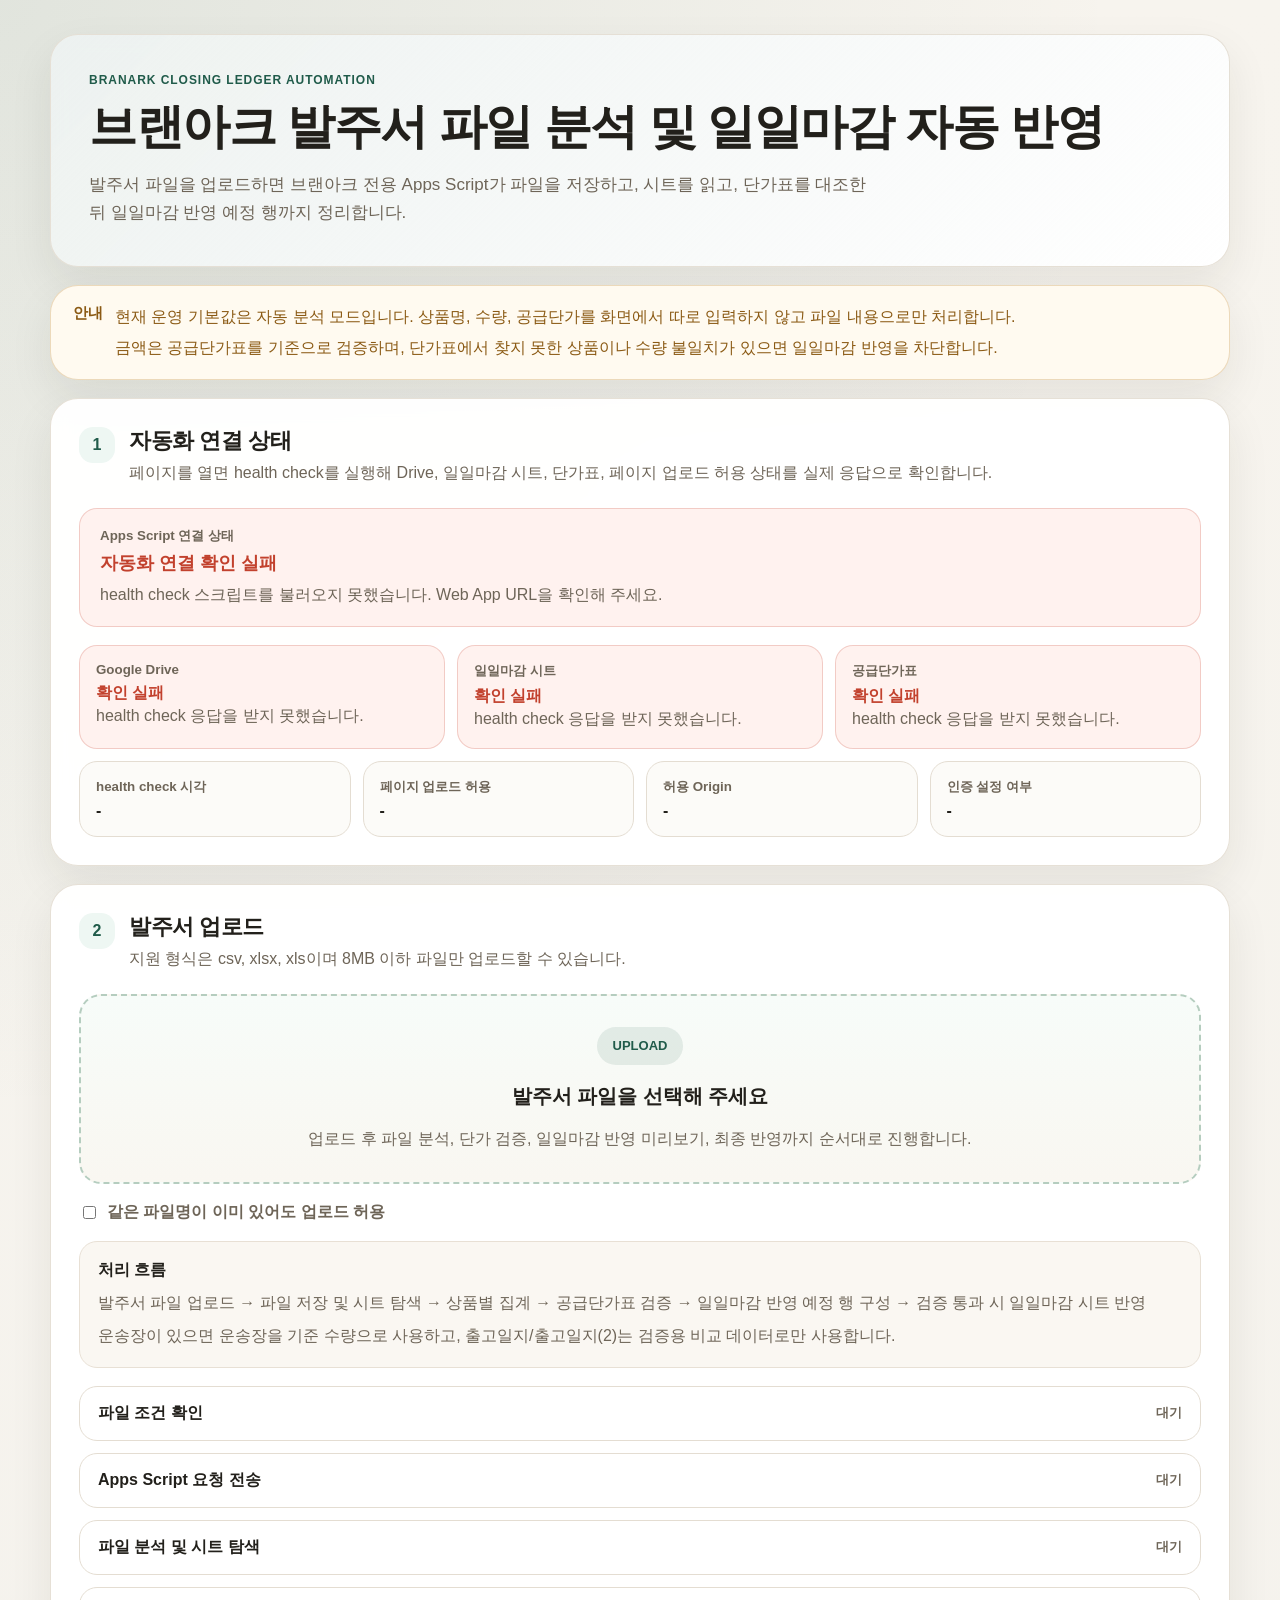
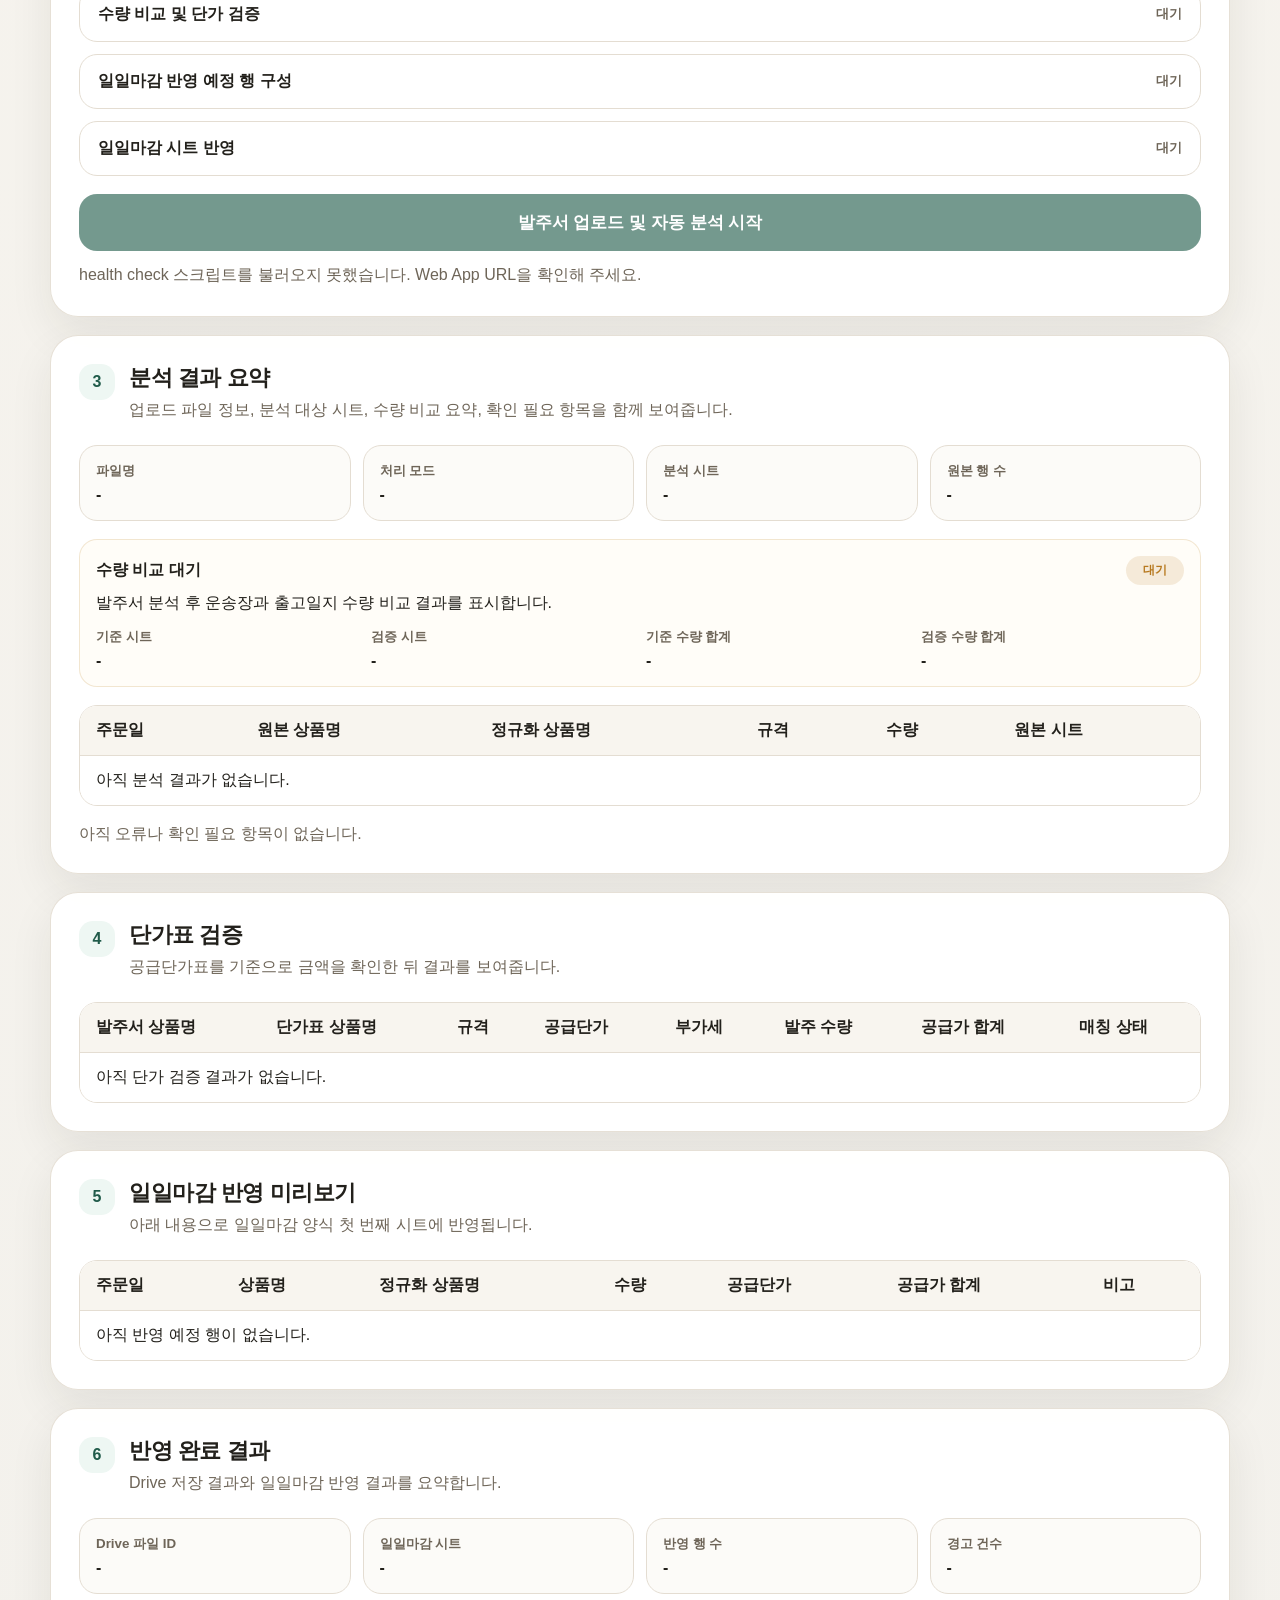
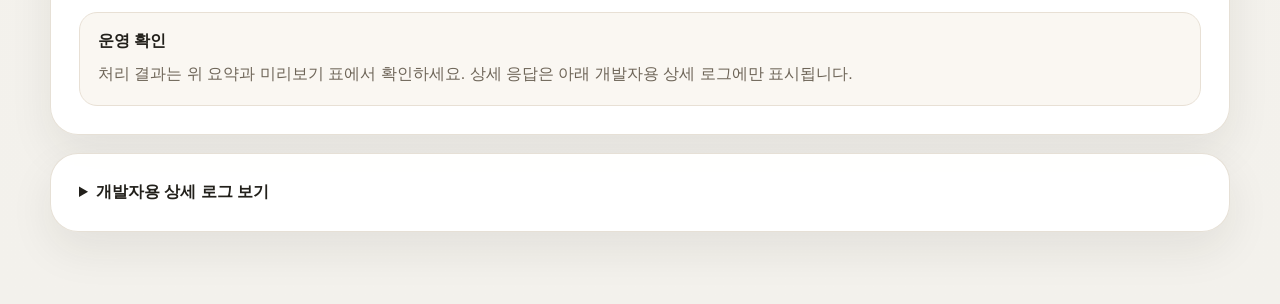
==== commit c4eb42b2: "fix: move raw response into developer log" ====
--- a/web/closing-ledger/index.html
+++ b/web/closing-ledger/index.html
@@ -61,7 +61,7 @@
         <div><small>health check 시각</small><strong id="healthCheckedAt">-</strong></div>
         <div><small>페이지 업로드 허용</small><strong id="healthAllowPageUpload">-</strong></div>
         <div><small>허용 Origin</small><strong id="healthAllowedOrigin">-</strong></div>
-        <div><small>API_TOKEN 설정 여부</small><strong id="healthApiToken">-</strong></div>
+        <div><small>인증 설정 여부</small><strong id="healthApiToken">-</strong></div>
       </div>
     </section>
 
@@ -236,8 +236,8 @@
       </div>
 
       <div class="rule-box result-output-box">
-        <strong>응답 요약</strong>
-        <pre id="resultOutput">아직 실행 전입니다.</pre>
+        <strong>운영 확인</strong>
+        <p>처리 결과는 위 요약과 미리보기 표에서 확인하세요. 상세 응답은 아래 개발자용 상세 로그에만 표시됩니다.</p>
       </div>
     </section>
 
@@ -258,6 +258,10 @@
           <pre id="developerProcessOutput">-</pre>
         </div>
         <div class="rule-box">
+          <strong>처리 결과 상세 JSON</strong>
+          <pre id="resultOutput">아직 실행 전입니다.</pre>
+        </div>
+        <div class="rule-box">
           <strong>원본 응답 JSON</strong>
           <pre id="developerRawOutput">-</pre>
         </div>
@@ -268,4 +272,4 @@
   <script src="./config.js"></script>
   <script src="./script.js"></script>
 </body>
-</html>
+</html>
